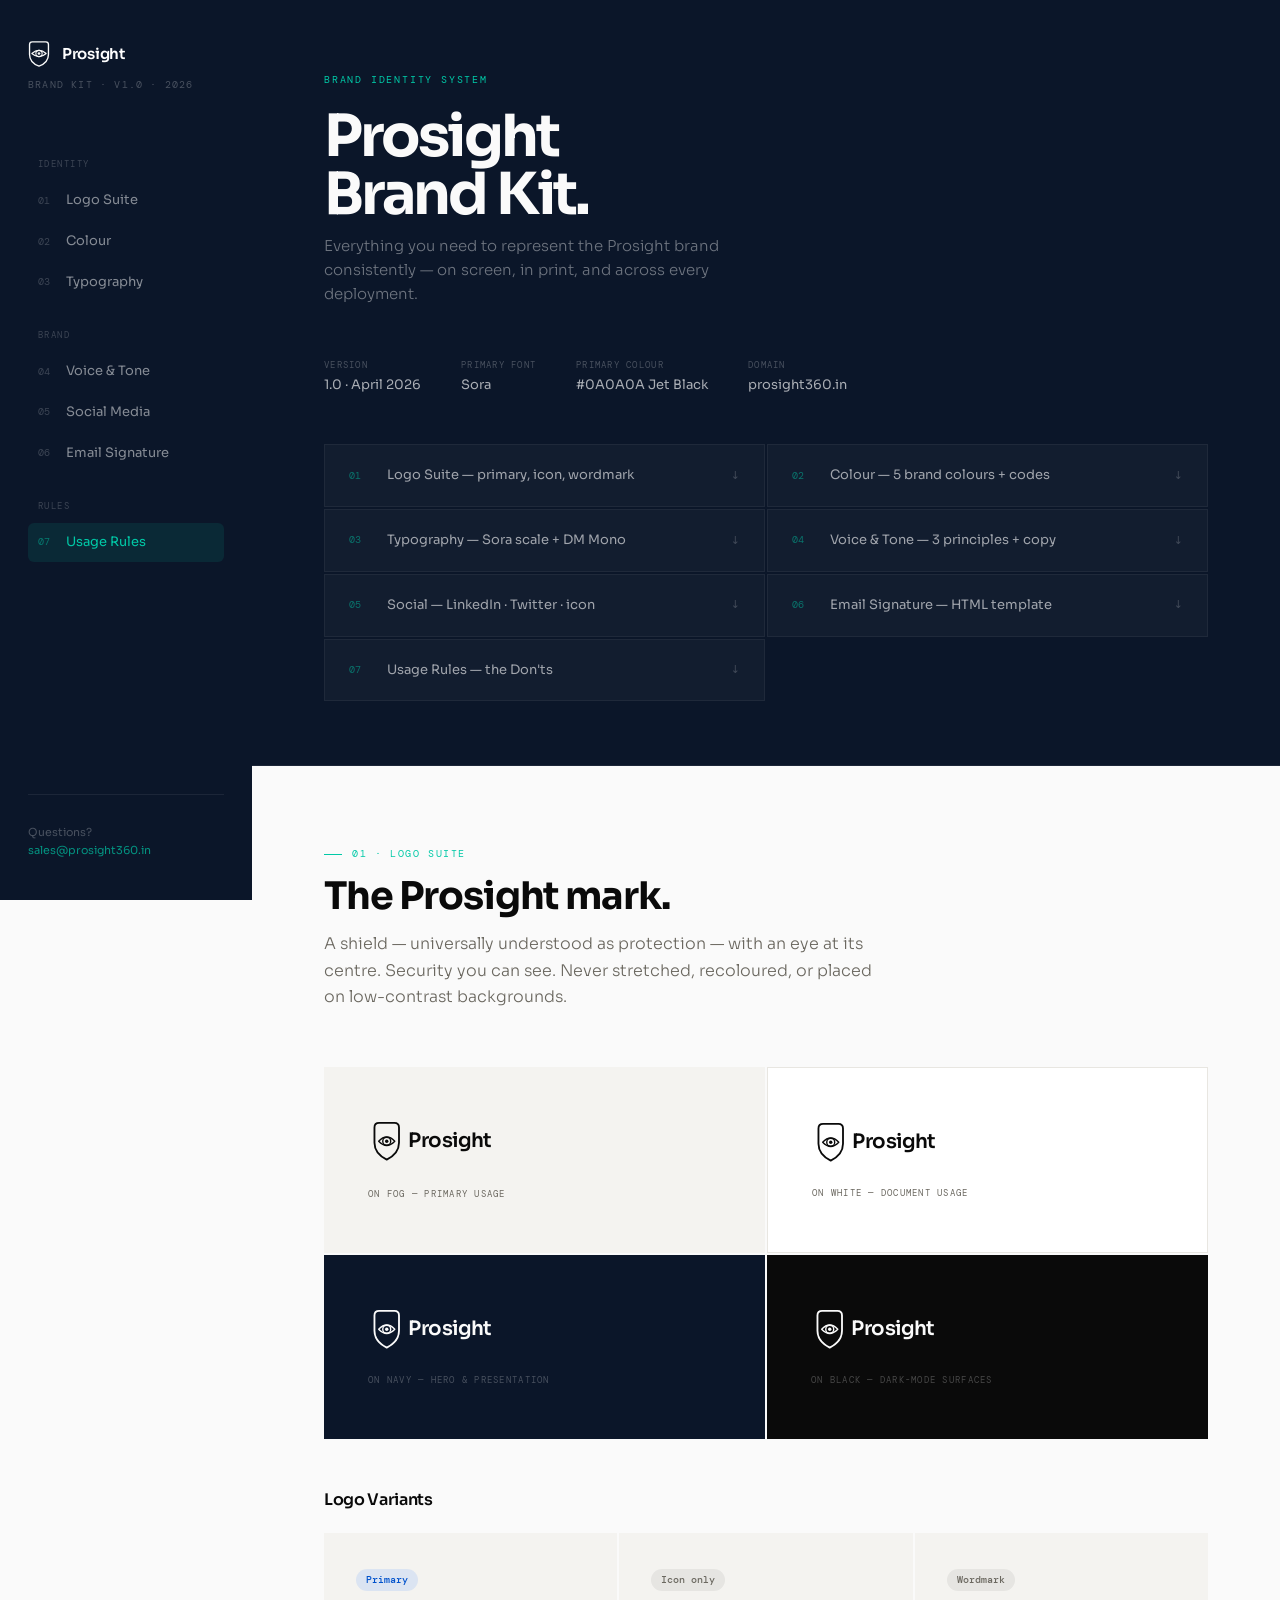
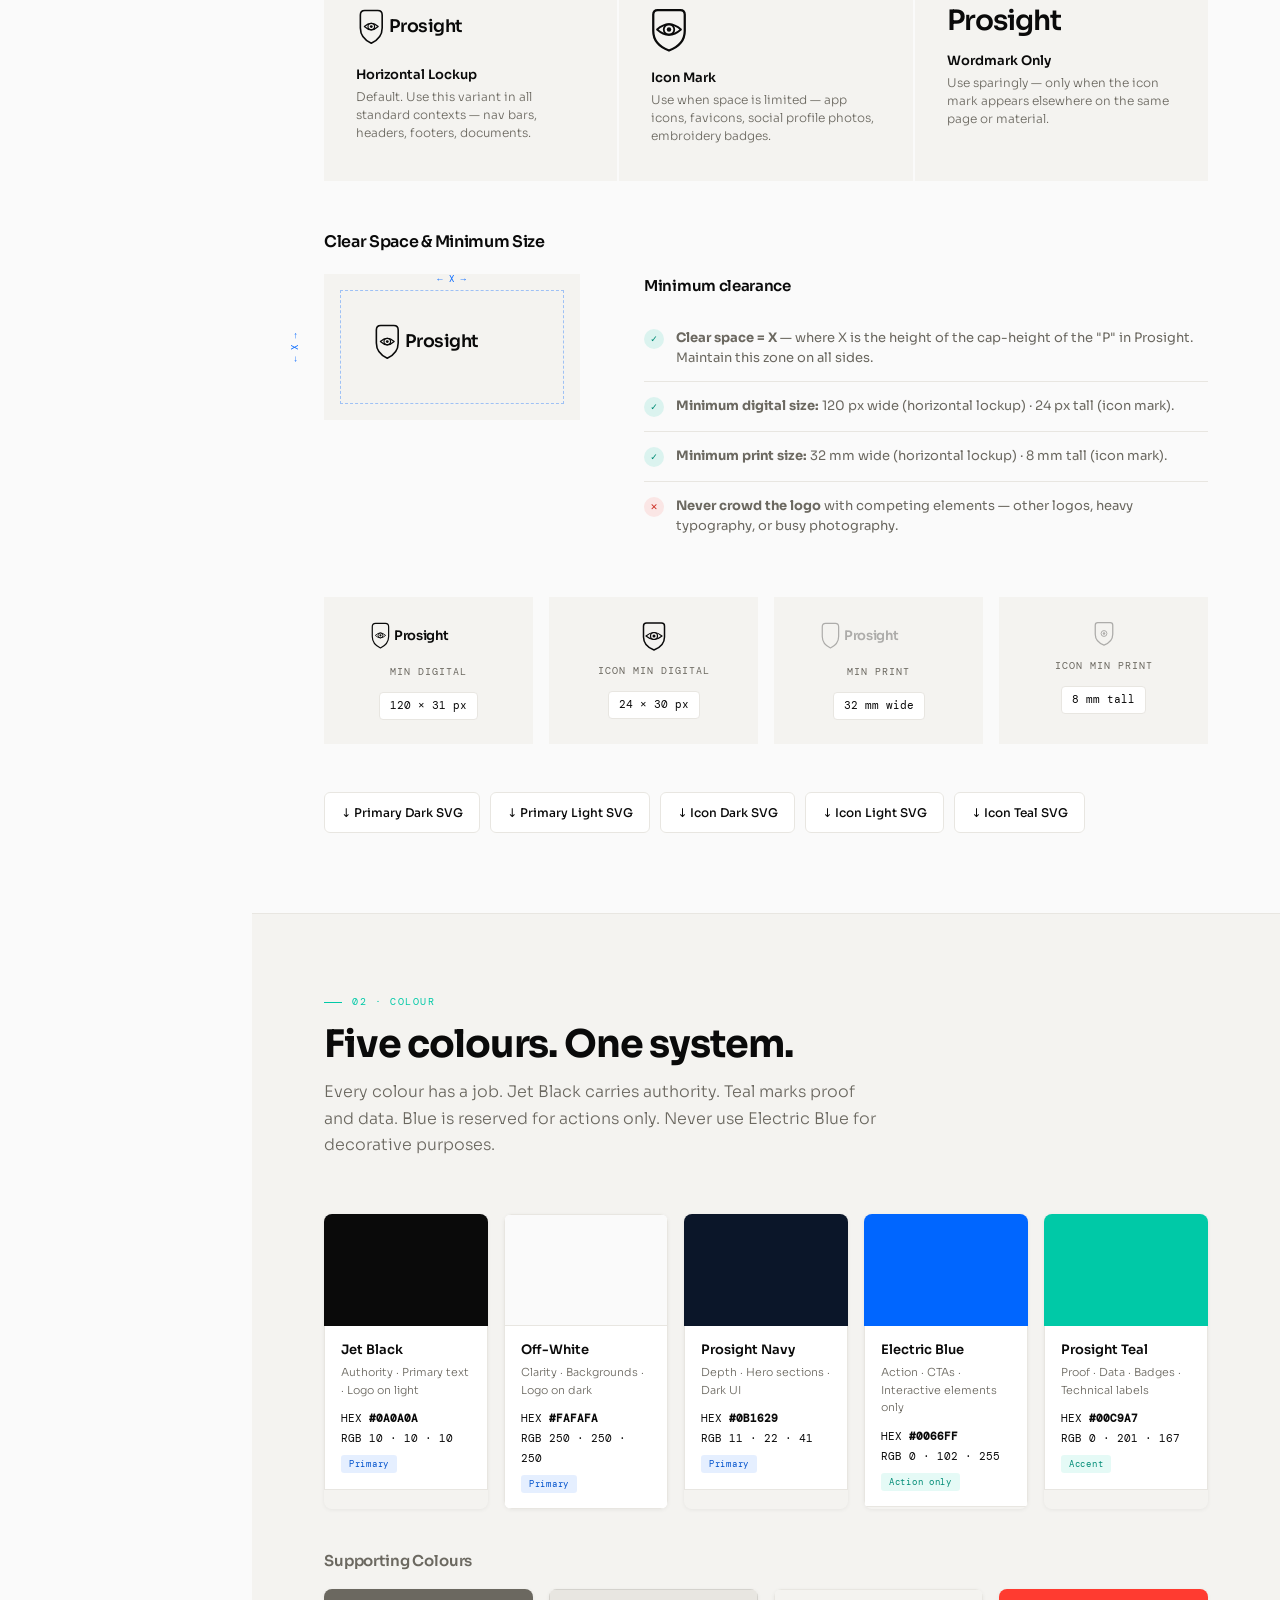
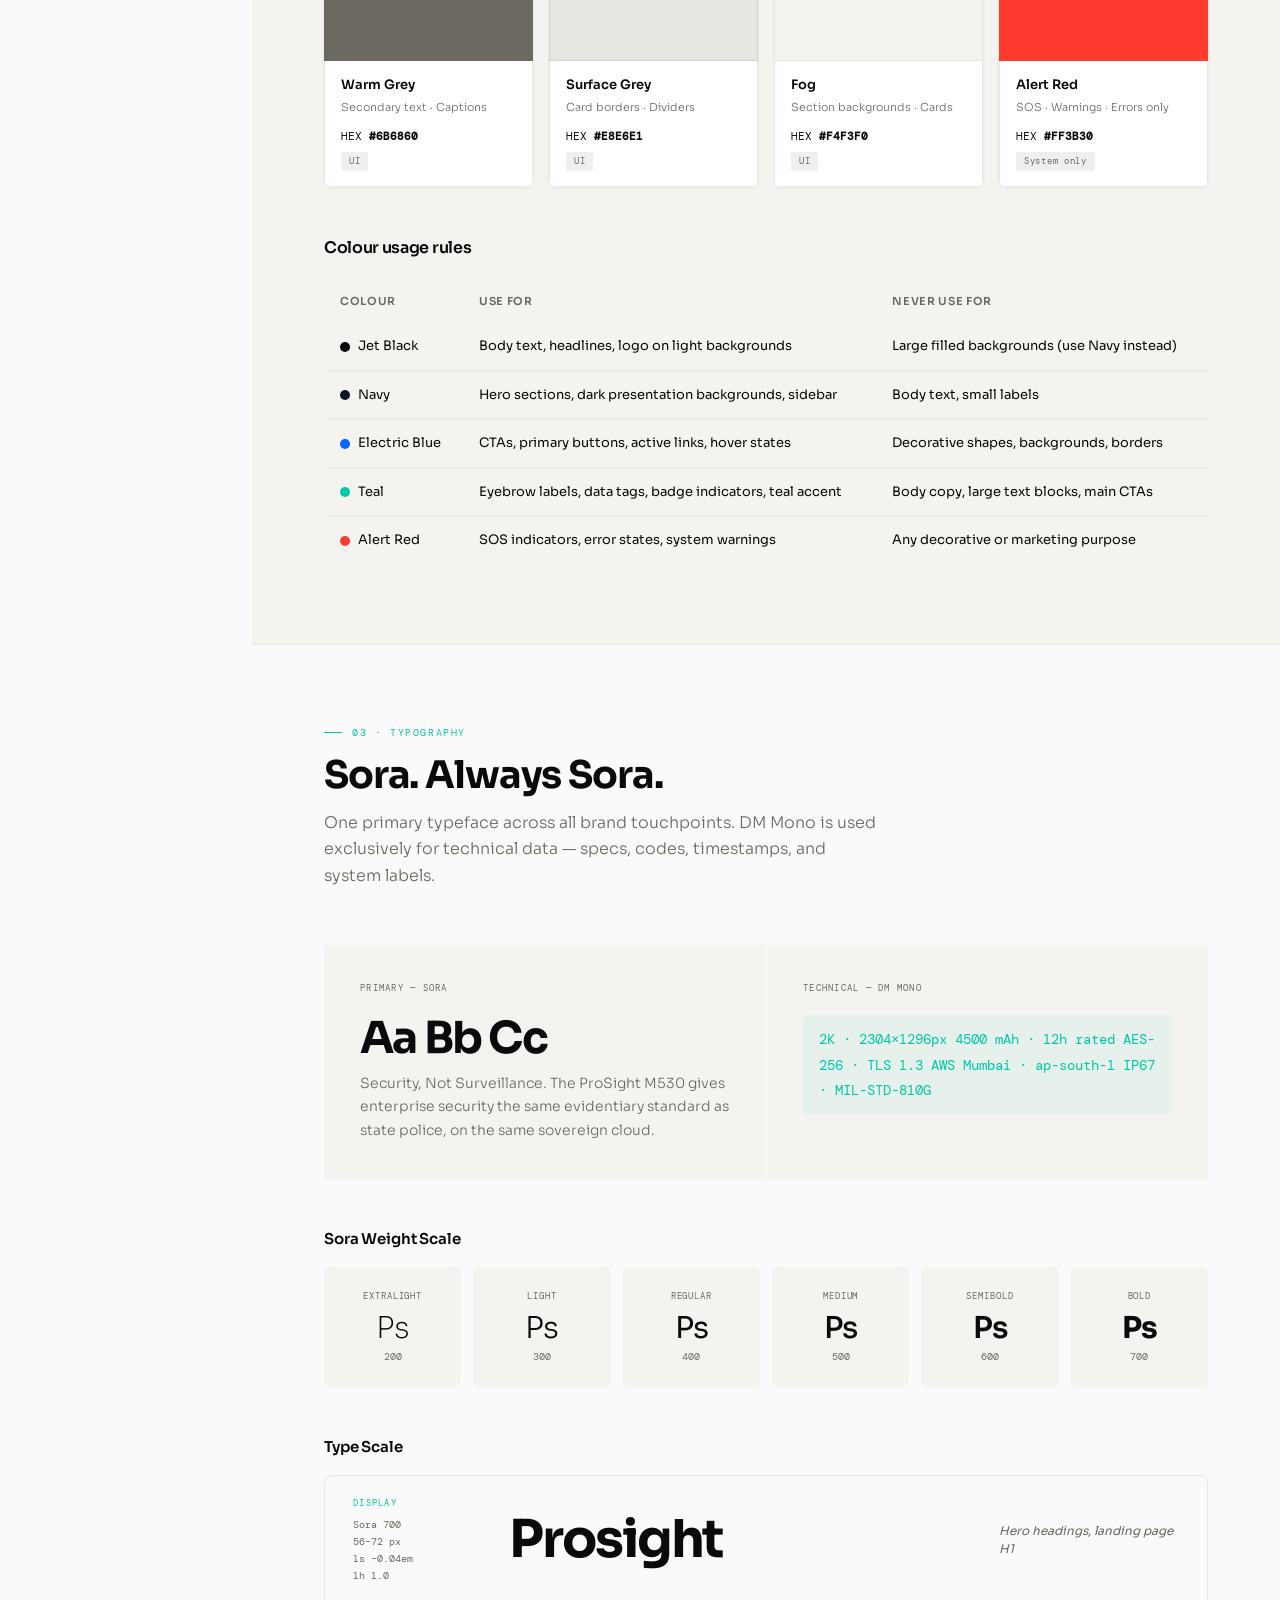
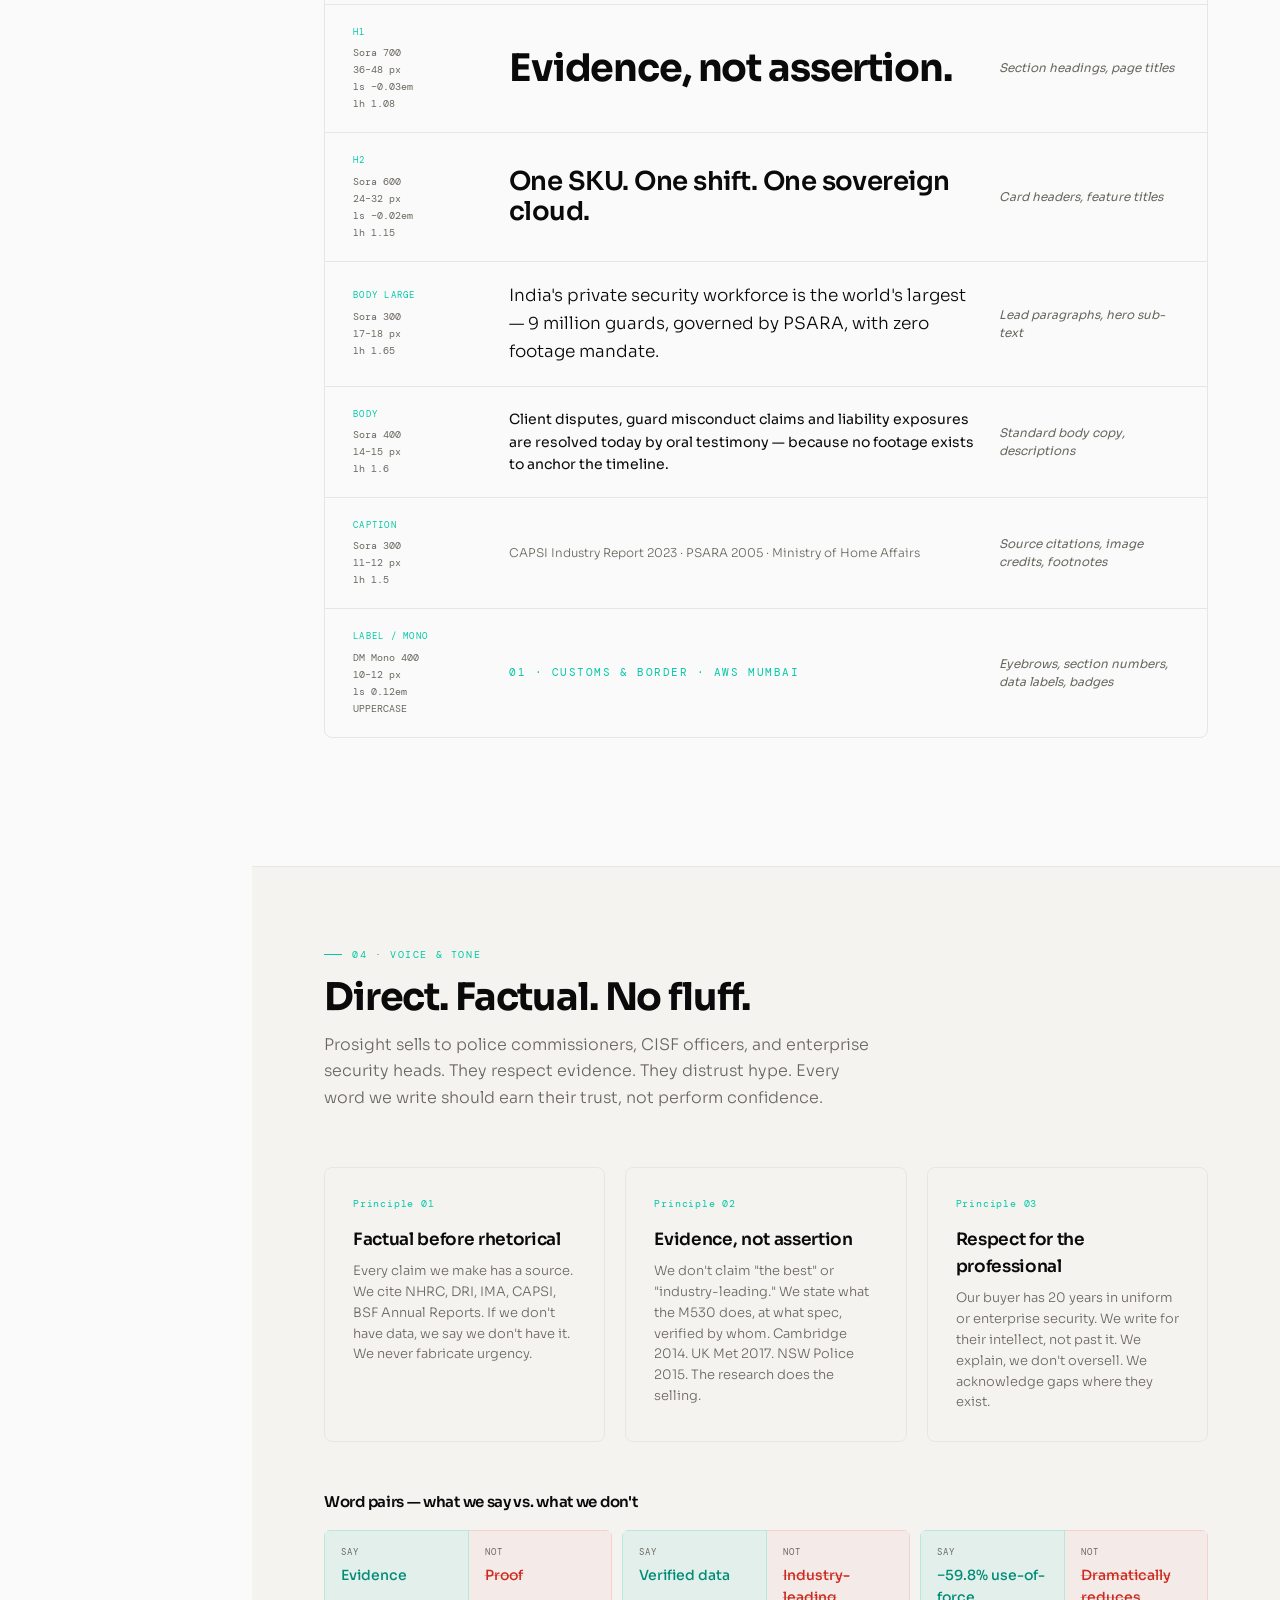
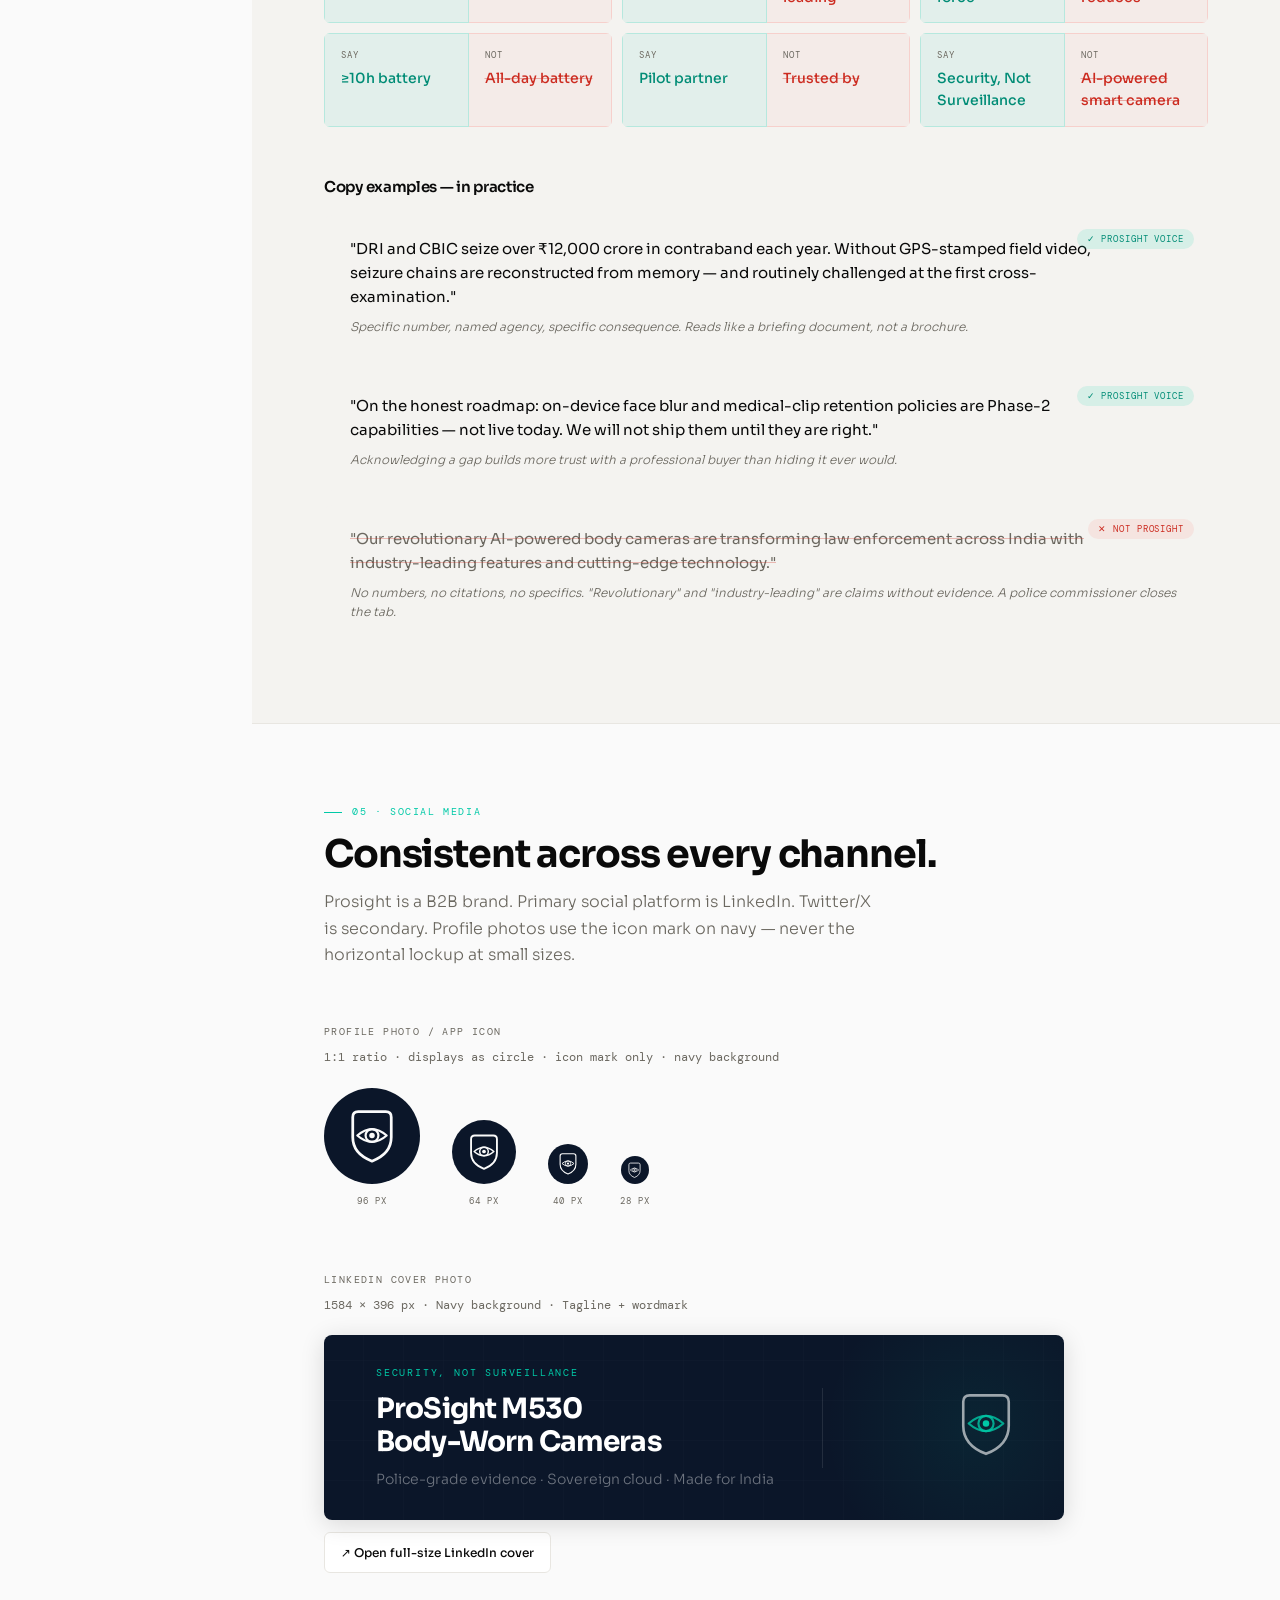
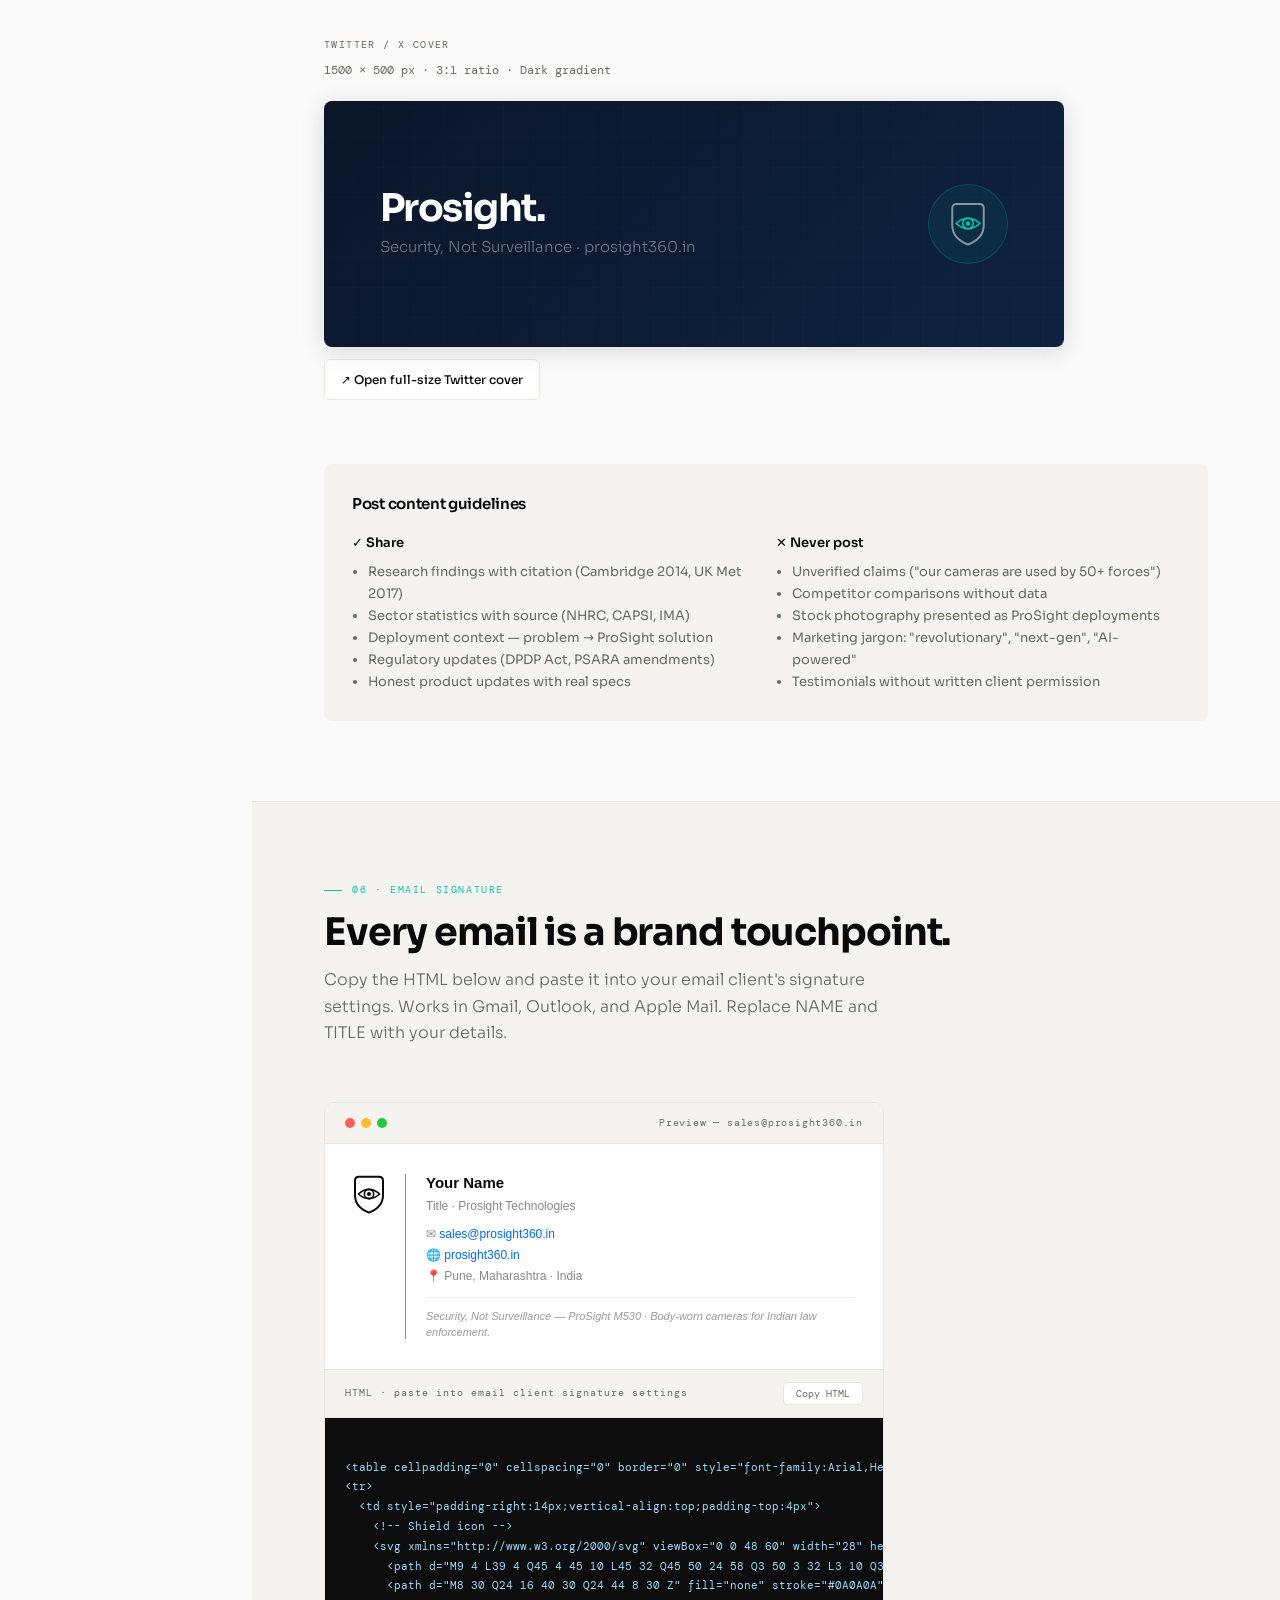
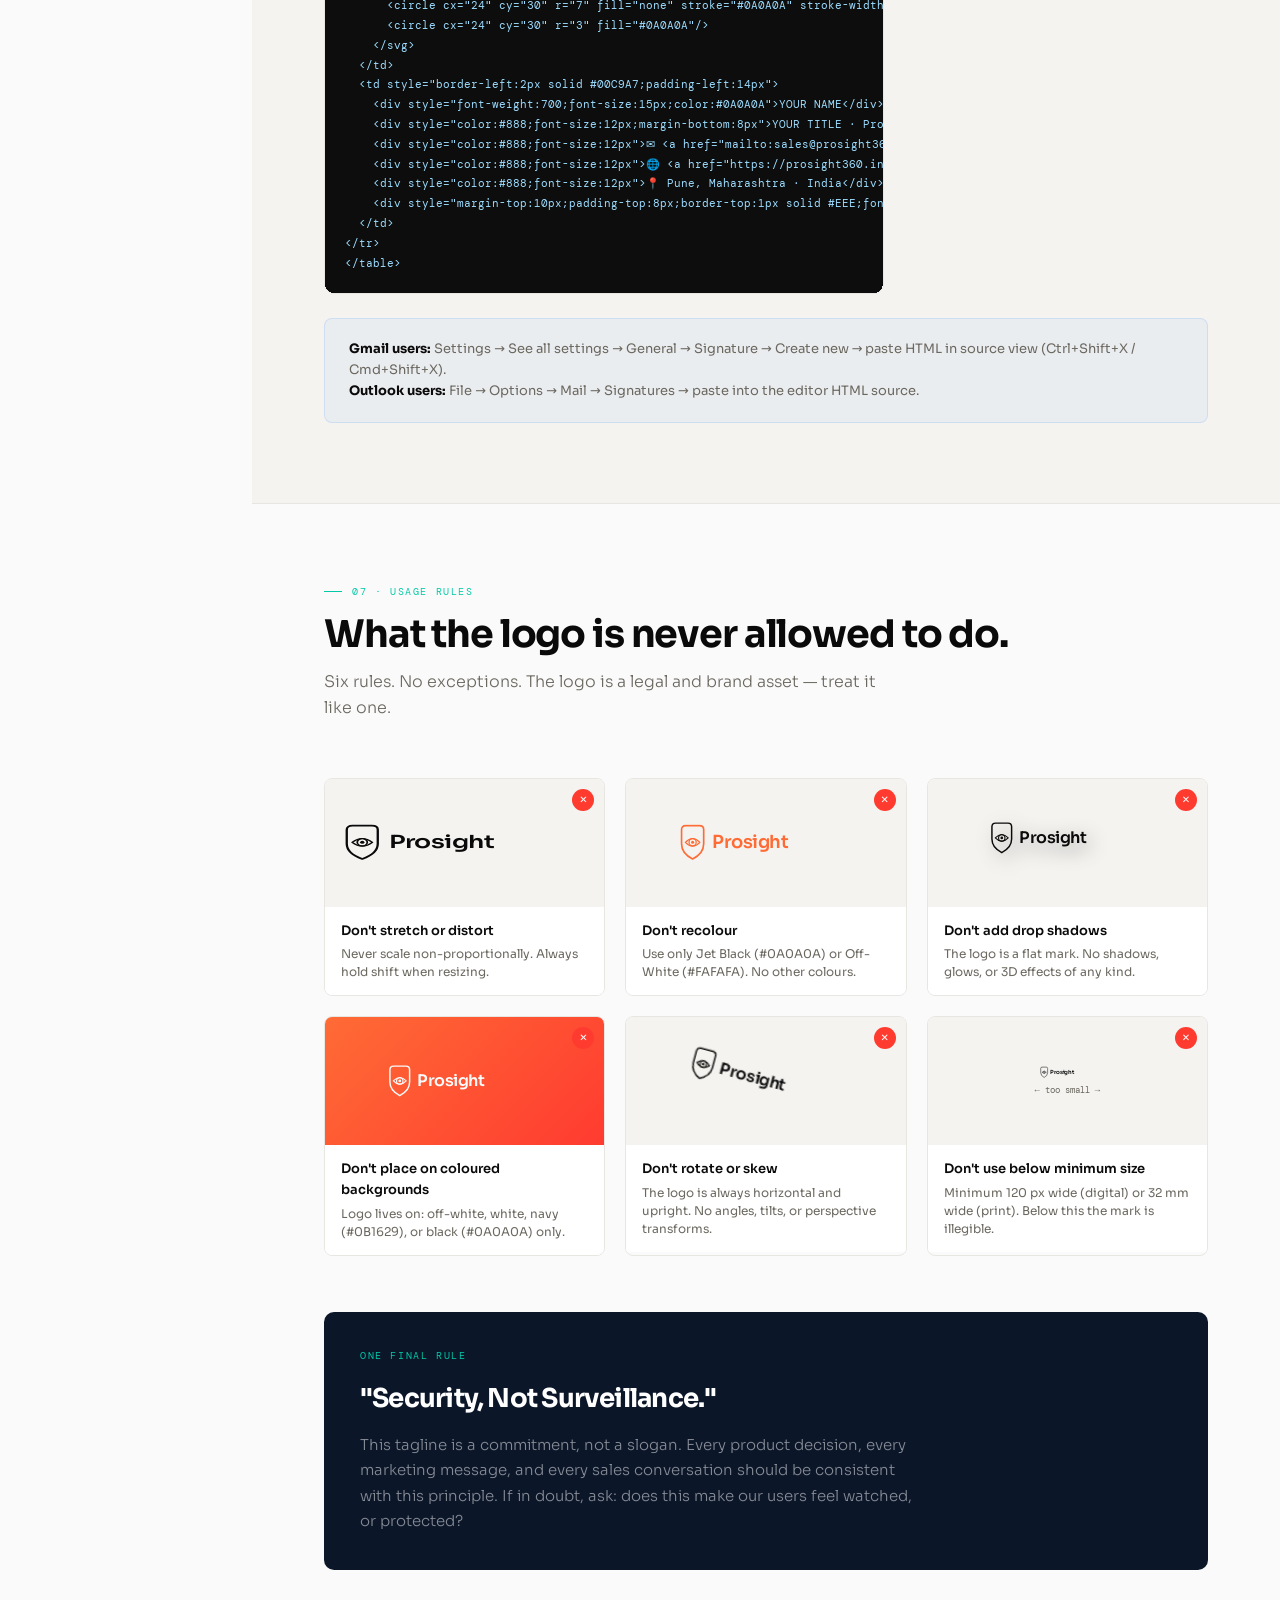
==== brand-kit/index.html @ 78553f66 "Site audit fixes + complete brand kit Audit fixes (index.html): - Fix broken CTAs: final section Boo" ====
<!DOCTYPE html>
<html lang="en">
<head>
<meta charset="UTF-8">
<meta name="viewport" content="width=device-width, initial-scale=1.0">
<title>Prosight Brand Kit · 2026</title>
<link rel="preconnect" href="https://fonts.googleapis.com">
<link rel="preconnect" href="https://fonts.gstatic.com" crossorigin>
<link href="https://fonts.googleapis.com/css2?family=Sora:wght@200;300;400;500;600;700&family=DM+Mono:wght@400;500&display=swap" rel="stylesheet">
<style>
*,*::before,*::after{box-sizing:border-box;margin:0;padding:0}
:root{
  --black:#0A0A0A;
  --white:#FAFAFA;
  --navy:#0B1629;
  --blue:#0066FF;
  --teal:#00C9A7;
  --grey-1:#6B6860;
  --grey-2:#E8E6E1;
  --grey-3:#F4F3F0;
  --red:#FF3B30;
  --f-main:'Sora',system-ui,sans-serif;
  --f-mono:'DM Mono','Courier New',monospace;
}
html{scroll-behavior:smooth}
body{font-family:var(--f-main);background:var(--white);color:var(--black);line-height:1.6}

/* ── Layout ── */
.layout{display:grid;grid-template-columns:252px 1fr;min-height:100vh}

/* ── Sidebar ── */
.sidebar{
  position:sticky;top:0;height:100vh;overflow-y:auto;
  background:var(--navy);padding:40px 28px;
  display:flex;flex-direction:column;
}
.sidebar__brand{display:flex;align-items:center;gap:12px;margin-bottom:10px}
.sidebar__brand-name{font-size:15px;font-weight:600;color:white;letter-spacing:-0.02em}
.sidebar__version{font-family:var(--f-mono);font-size:10px;letter-spacing:0.12em;text-transform:uppercase;color:rgba(255,255,255,0.25);margin-bottom:40px}
.sidebar__section-label{font-family:var(--f-mono);font-size:9px;letter-spacing:0.16em;text-transform:uppercase;color:rgba(255,255,255,0.2);margin-bottom:10px;margin-top:24px;padding-left:10px}
.nav__item{
  display:flex;align-items:center;gap:10px;padding:9px 10px;border-radius:6px;
  text-decoration:none;color:rgba(255,255,255,0.5);font-size:13px;font-weight:400;
  transition:all 0.15s;margin-bottom:2px;
}
.nav__item:hover{background:rgba(255,255,255,0.06);color:rgba(255,255,255,0.85)}
.nav__item.active,.nav__item:focus{background:rgba(0,201,167,0.1);color:var(--teal);outline:none}
.nav__num{font-family:var(--f-mono);font-size:10px;color:rgba(255,255,255,0.2);min-width:18px}
.nav__item.active .nav__num{color:rgba(0,201,167,0.5)}
.sidebar__footer{margin-top:auto;padding-top:28px;border-top:1px solid rgba(255,255,255,0.07)}
.sidebar__footer p{font-size:11px;color:rgba(255,255,255,0.25);line-height:1.7}
.sidebar__footer a{color:rgba(0,201,167,0.7);text-decoration:none}

/* ── Content ── */
.content{}
.section{padding:80px 72px;border-bottom:1px solid var(--grey-2)}
.section:last-child{border-bottom:none}
.section--dark{background:var(--navy);color:var(--white)}
.section--grey{background:var(--grey-3)}

/* ── Section header ── */
.sec-eyebrow{
  font-family:var(--f-mono);font-size:10px;letter-spacing:0.16em;
  text-transform:uppercase;color:var(--teal);margin-bottom:14px;
  display:flex;align-items:center;gap:10px
}
.sec-eyebrow::before{content:'';display:block;width:18px;height:1px;background:var(--teal)}
.sec-h{font-size:38px;font-weight:700;letter-spacing:-0.03em;line-height:1.08;margin-bottom:14px}
.sec-sub{font-size:16px;color:var(--grey-1);line-height:1.65;max-width:560px;margin-bottom:56px;font-weight:300}
.section--dark .sec-sub{color:rgba(255,255,255,0.45)}
.section--dark .sec-h{color:var(--white)}

/* ── HERO ── */
.hero{
  background:var(--navy);color:var(--white);
  padding:72px 72px 64px;
  border-bottom:1px solid rgba(255,255,255,0.07)
}
.hero__kicker{font-family:var(--f-mono);font-size:10px;letter-spacing:0.18em;text-transform:uppercase;color:var(--teal);margin-bottom:20px}
.hero__h{font-size:58px;font-weight:700;letter-spacing:-0.05em;line-height:1;margin-bottom:10px}
.hero__sub{font-size:15px;color:rgba(255,255,255,0.4);font-weight:300;margin-bottom:52px;max-width:480px}
.hero__meta{display:grid;grid-template-columns:repeat(4,auto);gap:40px;width:fit-content}
.hero__meta-label{font-family:var(--f-mono);font-size:9px;letter-spacing:0.14em;text-transform:uppercase;color:rgba(255,255,255,0.25);margin-bottom:3px}
.hero__meta-val{font-size:13px;color:rgba(255,255,255,0.65);font-weight:400}

/* ── Index of contents ── */
.toc{display:grid;grid-template-columns:1fr 1fr;gap:2px;margin-top:48px}
.toc__item{
  padding:20px 24px;background:rgba(255,255,255,0.03);
  display:flex;align-items:center;gap:14px;
  border:1px solid rgba(255,255,255,0.05);text-decoration:none;
  transition:background 0.15s;color:rgba(255,255,255,0.6);font-size:13px
}
.toc__item:hover{background:rgba(255,255,255,0.06);color:white}
.toc__num{font-family:var(--f-mono);font-size:10px;color:rgba(0,201,167,0.5);min-width:24px}
.toc__arrow{margin-left:auto;color:rgba(255,255,255,0.2);font-size:11px}

/* ── LOGO SECTION ── */
.logo-showcase{display:grid;grid-template-columns:1fr 1fr;gap:2px;margin-bottom:48px}
.logo-cell{
  padding:52px 44px;display:flex;flex-direction:column;
  align-items:flex-start;justify-content:space-between;min-height:160px
}
.logo-cell--fog{background:#F4F3F0}
.logo-cell--white{background:white;border:1px solid var(--grey-2)}
.logo-cell--navy{background:var(--navy)}
.logo-cell--black{background:#0A0A0A}
.logo-cell__label{font-family:var(--f-mono);font-size:9px;letter-spacing:0.14em;text-transform:uppercase;color:var(--grey-1);margin-top:20px}
.logo-cell--navy .logo-cell__label,.logo-cell--black .logo-cell__label{color:rgba(255,255,255,0.25)}

.logo-variants{display:grid;grid-template-columns:1fr 1fr 1fr;gap:2px;margin-bottom:48px}
.logo-var{padding:36px 32px;background:var(--grey-3);display:flex;flex-direction:column;gap:16px;align-items:flex-start}
.logo-var__h{font-weight:600;font-size:13px;margin-bottom:2px}
.logo-var__note{font-size:12px;color:var(--grey-1);line-height:1.5;font-weight:300}
.logo-var__badge{display:inline-block;padding:3px 10px;border-radius:100px;font-size:10px;font-weight:500;font-family:var(--f-mono)}
.logo-var__badge--primary{background:rgba(0,102,255,0.1);color:#0052CC}
.logo-var__badge--secondary{background:rgba(0,0,0,0.06);color:var(--grey-1)}

/* Clear space */
.clearspace-wrap{display:flex;gap:64px;align-items:flex-start;margin-bottom:48px;flex-wrap:wrap}
.clearspace-box{position:relative;padding:48px;background:var(--grey-3)}
.clearspace-inner{position:relative;z-index:1}
.clearspace-frame{
  position:absolute;top:16px;left:16px;right:16px;bottom:16px;
  border:1.5px dashed rgba(0,102,255,0.35)
}
.clearspace-arrow{position:absolute;font-family:var(--f-mono);font-size:9px;color:var(--blue);letter-spacing:0.08em}
.clearspace-arrow.top{top:0;left:50%;transform:translateX(-50%);text-align:center}
.clearspace-arrow.left{left:-44px;top:50%;transform:translateY(-50%) rotate(-90deg)}
.clearspace-rules{flex:1;min-width:260px}
.clearspace-rules h4{font-size:15px;font-weight:600;margin-bottom:16px;letter-spacing:-0.02em}
.rule-row{display:flex;gap:12px;padding:14px 0;border-bottom:1px solid var(--grey-2);align-items:flex-start}
.rule-row:last-child{border-bottom:none}
.rule-icon{width:20px;height:20px;border-radius:50%;display:flex;align-items:center;justify-content:center;font-size:9px;flex-shrink:0;margin-top:1px}
.rule-icon--green{background:rgba(0,201,167,0.12);color:#008C76}
.rule-icon--red{background:rgba(255,59,48,0.1);color:#CC2B20}
.rule-text{font-size:13px;color:var(--grey-1);line-height:1.5}

/* Min sizes */
.minsize-grid{display:grid;grid-template-columns:repeat(4,1fr);gap:16px;margin-bottom:48px}
.minsize-cell{padding:24px;background:var(--grey-3);display:flex;flex-direction:column;gap:12px;align-items:center;text-align:center}
.minsize-label{font-family:var(--f-mono);font-size:10px;color:var(--grey-1);letter-spacing:0.1em;text-transform:uppercase}
.minsize-spec{font-family:var(--f-mono);font-size:11px;color:var(--black);background:white;padding:4px 10px;border-radius:4px;border:1px solid var(--grey-2)}

/* Download strip */
.dl-strip{display:flex;gap:10px;flex-wrap:wrap;margin-top:32px}
.dl-btn{
  display:inline-flex;align-items:center;gap:7px;padding:10px 16px;
  border:1.5px solid var(--grey-2);border-radius:6px;font-size:12px;font-weight:500;
  color:var(--black);text-decoration:none;background:white;
  transition:all 0.15s;font-family:var(--f-main);cursor:pointer
}
.dl-btn:hover{border-color:var(--black);background:var(--black);color:white}

/* ── COLOR SECTION ── */
.color-primary-grid{display:grid;grid-template-columns:repeat(5,1fr);gap:16px;margin-bottom:40px}
.color-card{border-radius:8px;overflow:hidden;box-shadow:0 1px 4px rgba(0,0,0,0.06)}
.color-swatch{height:112px;cursor:pointer;transition:transform 0.1s;position:relative}
.color-swatch:hover{transform:scale(1.01)}
.color-swatch__copy{
  position:absolute;bottom:10px;right:10px;
  background:rgba(0,0,0,0.25);color:white;
  font-size:9px;font-family:var(--f-mono);letter-spacing:0.08em;
  padding:3px 8px;border-radius:3px;opacity:0;transition:opacity 0.2s
}
.color-swatch:hover .color-swatch__copy{opacity:1}
.color-info{padding:14px 16px;background:white;border:1px solid var(--grey-2);border-top:none}
.color-name{font-weight:600;font-size:13px;margin-bottom:3px}
.color-role{font-size:11px;color:var(--grey-1);margin-bottom:10px;font-weight:300}
.color-code{font-family:var(--f-mono);font-size:11px;color:var(--black);line-height:1.8}
.color-code span{display:block}
.color-tag{display:inline-block;padding:2px 8px;border-radius:3px;font-size:9px;font-family:var(--f-mono);letter-spacing:0.08em;margin-top:6px}
.ct-primary{background:rgba(0,102,255,0.1);color:#0052CC}
.ct-secondary{background:rgba(0,0,0,0.06);color:var(--grey-1)}
.ct-accent{background:rgba(0,201,167,0.1);color:#008C76}
.ct-neutral{background:rgba(107,104,96,0.1);color:var(--grey-1)}

.color-secondary-grid{display:grid;grid-template-columns:repeat(4,1fr);gap:16px}
.color-secondary-grid .color-swatch{height:72px}

.color-usage{margin-top:48px}
.color-usage h4{font-size:16px;font-weight:600;margin-bottom:20px;letter-spacing:-0.02em}
.usage-table{width:100%;border-collapse:collapse;font-size:13px}
.usage-table th{text-align:left;padding:12px 16px;background:var(--grey-3);font-weight:600;font-size:11px;letter-spacing:0.06em;text-transform:uppercase;color:var(--grey-1)}
.usage-table td{padding:14px 16px;border-bottom:1px solid var(--grey-2);line-height:1.5}
.usage-table tr:last-child td{border-bottom:none}
.color-dot{display:inline-block;width:10px;height:10px;border-radius:50%;margin-right:8px;vertical-align:middle}

/* ── TYPOGRAPHY SECTION ── */
.type-scale{border:1px solid var(--grey-2);border-radius:8px;overflow:hidden;margin-bottom:48px}
.type-row{display:grid;grid-template-columns:136px 1fr 180px;align-items:center;padding:20px 28px;border-bottom:1px solid var(--grey-2);gap:20px}
.type-row:last-child{border-bottom:none}
.type-meta__role{font-family:var(--f-mono);font-size:9px;letter-spacing:0.14em;text-transform:uppercase;color:var(--teal);margin-bottom:5px}
.type-meta__spec{font-size:10px;color:var(--grey-1);font-family:var(--f-mono);line-height:1.7}
.type-usage{font-size:12px;color:var(--grey-1);font-style:italic;line-height:1.5}

.weight-grid{display:grid;grid-template-columns:repeat(6,1fr);gap:12px;margin-bottom:48px}
.weight-cell{padding:22px 18px;background:var(--grey-3);border-radius:6px;text-align:center}
.weight-label{font-family:var(--f-mono);font-size:9px;letter-spacing:0.1em;text-transform:uppercase;color:var(--grey-1);margin-bottom:10px}
.weight-sample{font-size:30px;line-height:1;letter-spacing:-0.03em;margin-bottom:6px}
.weight-num{font-size:10px;color:var(--grey-1);font-family:var(--f-mono)}

.font-pair{display:grid;grid-template-columns:1fr 1fr;gap:2px;margin-bottom:48px}
.fp-block{padding:36px;background:var(--grey-3)}
.fp-block__label{font-family:var(--f-mono);font-size:9px;letter-spacing:0.14em;text-transform:uppercase;color:var(--grey-1);margin-bottom:20px}
.fp-large{font-size:44px;font-weight:700;letter-spacing:-0.04em;line-height:1.05;margin-bottom:10px}
.fp-body{font-size:14px;line-height:1.7;font-weight:300;color:var(--grey-1)}
.fp-mono{font-family:var(--f-mono);font-size:14px;color:var(--teal);background:rgba(0,201,167,0.06);padding:12px 16px;border-radius:4px;line-height:1.8;margin-top:12px}

/* ── VOICE SECTION ── */
.voice-pillars{display:grid;grid-template-columns:repeat(3,1fr);gap:20px;margin-bottom:48px}
.voice-pillar{padding:28px;border:1.5px solid var(--grey-2);border-radius:8px}
.voice-pillar__num{font-family:var(--f-mono);font-size:10px;color:var(--teal);margin-bottom:14px;letter-spacing:0.08em}
.voice-pillar__h{font-size:17px;font-weight:600;margin-bottom:8px;letter-spacing:-0.02em}
.voice-pillar__p{font-size:13px;color:var(--grey-1);line-height:1.6;font-weight:300}

.word-pairs{display:grid;grid-template-columns:repeat(3,1fr);gap:10px;margin-bottom:48px}
.word-pair{display:flex;border-radius:6px;overflow:hidden}
.word-do{padding:14px 16px;background:rgba(0,201,167,0.07);border:1px solid rgba(0,201,167,0.2);flex:1}
.word-dont{padding:14px 16px;background:rgba(255,59,48,0.04);border:1px solid rgba(255,59,48,0.15);flex:1;border-left:none}
.wp-label{font-size:9px;letter-spacing:0.12em;text-transform:uppercase;color:var(--grey-1);margin-bottom:4px;font-family:var(--f-mono)}
.wp-word{font-size:14px;font-weight:500}
.word-do .wp-word{color:#008C76}
.word-dont .wp-word{color:#CC2B20;text-decoration:line-through;text-decoration-color:rgba(204,43,32,0.35)}

.copy-examples{display:flex;flex-direction:column;gap:14px}
.copy-ex{padding:22px 26px;border-radius:8px;background:var(--grey-3);position:relative}
.copy-ex__badge{position:absolute;top:14px;right:14px;font-size:9px;letter-spacing:0.1em;text-transform:uppercase;padding:3px 10px;border-radius:100px;font-family:var(--f-mono)}
.copy-ex__badge.good{background:rgba(0,201,167,0.12);color:#008C76}
.copy-ex__badge.bad{background:rgba(255,59,48,0.08);color:#CC2B20}
.copy-ex__quote{font-size:15px;line-height:1.6;font-weight:400;padding-right:80px}
.copy-ex__quote.bad{color:var(--grey-1);text-decoration:line-through;text-decoration-color:rgba(204,43,32,0.3)}
.copy-ex__why{font-size:12px;color:var(--grey-1);margin-top:8px;font-weight:300;font-style:italic}

/* ── SOCIAL SECTION ── */
.social-block{margin-bottom:64px}
.social-block:last-child{margin-bottom:0}
.social-label{font-family:var(--f-mono);font-size:10px;letter-spacing:0.14em;text-transform:uppercase;color:var(--grey-1);margin-bottom:8px}
.social-spec{font-size:12px;color:var(--grey-1);margin-bottom:20px;font-family:var(--f-mono)}

/* LinkedIn cover mockup */
.li-cover-wrap{position:relative;max-width:740px;border-radius:8px;overflow:hidden;box-shadow:0 4px 24px rgba(0,0,0,0.14)}
.li-cover{
  width:100%;aspect-ratio:1584/396;
  background:var(--navy);
  display:flex;align-items:center;padding:0 52px;
  position:relative;overflow:hidden
}
.li-cover__grid{
  position:absolute;inset:0;opacity:0.03;
  background-image:repeating-linear-gradient(0deg,transparent,transparent 39px,white 40px),
                   repeating-linear-gradient(90deg,transparent,transparent 39px,white 40px)
}
.li-cover__accent{position:absolute;right:-60px;top:50%;transform:translateY(-50%);width:300px;height:300px;border-radius:50%;background:radial-gradient(circle,rgba(0,201,167,0.08) 0%,transparent 70%)}
.li-cover__left{position:relative;z-index:1}
.li-cover__kicker{font-family:var(--f-mono);font-size:10px;letter-spacing:0.18em;text-transform:uppercase;color:var(--teal);margin-bottom:12px}
.li-cover__headline{font-size:clamp(18px,3vw,28px);font-weight:700;color:white;letter-spacing:-0.03em;line-height:1.15;margin-bottom:10px}
.li-cover__sub{font-size:clamp(11px,1.4vw,14px);color:rgba(255,255,255,0.4);font-weight:300}
.li-cover__right{margin-left:auto;position:relative;z-index:1;flex-shrink:0}
.li-cover__divider{width:1px;height:80px;background:rgba(255,255,255,0.1);margin:0 48px;flex-shrink:0}

/* Profile icons grid */
.profile-grid{display:flex;gap:32px;align-items:flex-end;flex-wrap:wrap;margin-bottom:24px}
.profile-item{display:flex;flex-direction:column;align-items:center;gap:10px}
.profile-icon-wrap{border-radius:50%;overflow:hidden;display:flex;align-items:center;justify-content:center}
.profile-item__label{font-family:var(--f-mono);font-size:9px;letter-spacing:0.1em;color:var(--grey-1);text-transform:uppercase}

/* Twitter / X cover */
.tw-cover{
  width:100%;aspect-ratio:3/1;max-width:740px;
  background:linear-gradient(135deg,var(--navy) 0%,#0D2240 100%);
  display:flex;align-items:center;justify-content:space-between;
  padding:0 56px;border-radius:8px;overflow:hidden;
  position:relative;box-shadow:0 4px 24px rgba(0,0,0,0.14)
}
.tw-cover__grid{position:absolute;inset:0;opacity:0.025;background-image:repeating-linear-gradient(0deg,transparent,transparent 29px,white 30px),repeating-linear-gradient(90deg,transparent,transparent 29px,white 30px)}
.tw-cover__left{position:relative;z-index:1}
.tw-cover__headline{font-size:clamp(20px,4vw,38px);font-weight:700;letter-spacing:-0.04em;color:white;line-height:1;margin-bottom:8px}
.tw-cover__sub{font-size:clamp(11px,1.5vw,15px);color:rgba(255,255,255,0.4);font-weight:300}
.tw-cover__right{position:relative;z-index:1;flex-shrink:0}
.tw-cover__dot{width:80px;height:80px;border-radius:50%;background:rgba(0,201,167,0.08);border:1.5px solid rgba(0,201,167,0.2);display:flex;align-items:center;justify-content:center}

/* ── EMAIL SIGNATURE SECTION ── */
.sig-wrap{background:white;border:1px solid var(--grey-2);border-radius:10px;overflow:hidden;max-width:560px}
.sig-header{padding:12px 20px;background:var(--grey-3);border-bottom:1px solid var(--grey-2);display:flex;align-items:center;gap:8px}
.sig-header__dot{width:10px;height:10px;border-radius:50%}
.sig-header__dots{display:flex;gap:6px}
.sig-header__label{font-family:var(--f-mono);font-size:10px;color:var(--grey-1);letter-spacing:0.08em;margin-left:auto}
.sig-preview{padding:28px 28px}
.sig{font-family:'Arial',Helvetica,sans-serif;font-size:13px;line-height:1.5;color:#333}
.sig__top{display:flex;gap:16px;align-items:flex-start}
.sig__mark{flex-shrink:0;margin-top:2px}
.sig__divider-v{width:1px;background:#00C9A7;align-self:stretch;margin:2px 4px;flex-shrink:0}
.sig__info{}
.sig__name{font-weight:700;font-size:15px;color:#0A0A0A;margin-bottom:2px}
.sig__title{color:#888;font-size:12px;margin-bottom:10px}
.sig__contacts{display:flex;flex-direction:column;gap:3px}
.sig__c{font-size:12px;color:#888}
.sig__c a{color:#0066FF;text-decoration:none}
.sig__tagline{margin-top:12px;padding-top:10px;border-top:1px solid #EEE;font-size:11px;color:#999;font-style:italic}

.sig-code-wrap{border-top:1px solid var(--grey-2)}
.sig-code-header{padding:12px 20px;background:var(--grey-3);border-bottom:1px solid var(--grey-2);display:flex;align-items:center;justify-content:space-between}
.sig-code-header span{font-family:var(--f-mono);font-size:10px;color:var(--grey-1);letter-spacing:0.1em}
.copy-code-btn{font-family:var(--f-mono);font-size:10px;padding:4px 12px;border:1px solid var(--grey-2);border-radius:4px;background:white;cursor:pointer;color:var(--grey-1);transition:all 0.15s}
.copy-code-btn:hover{background:var(--black);color:white;border-color:var(--black)}
.sig-code{padding:20px;background:#0D0D0D;font-family:var(--f-mono);font-size:11px;line-height:1.8;color:#9CDCFE;overflow-x:auto;white-space:pre}
.sig-code .c-tag{color:#4EC9B0}
.sig-code .c-attr{color:#9CDCFE}
.sig-code .c-val{color:#CE9178}
.sig-code .c-txt{color:#D4D4D4}

/* ── DONTS SECTION ── */
.donts-grid{display:grid;grid-template-columns:repeat(3,1fr);gap:20px}
.dont-card{border-radius:8px;overflow:hidden;border:1px solid var(--grey-2)}
.dont-visual{height:128px;display:flex;align-items:center;justify-content:center;background:var(--grey-3);position:relative}
.dont-visual::after{
  content:'✕';position:absolute;top:10px;right:10px;
  width:22px;height:22px;background:#FF3B30;border-radius:50%;
  color:white;font-size:10px;display:flex;align-items:center;justify-content:center;
  font-weight:700;line-height:22px;text-align:center
}
.dont-body{padding:14px 16px;background:white}
.dont-h{font-size:13px;font-weight:600;margin-bottom:4px}
.dont-p{font-size:12px;color:var(--grey-1);line-height:1.5}

/* Stretched logo */
.logo-stretched{transform:scaleX(1.5);transform-origin:left}
/* Recolored logo */
.logo-recolored path,.logo-recolored circle{stroke:#FF6B35!important;fill:none!important}
.logo-recolored circle:last-child{fill:#FF6B35!important;stroke:none!important}
/* Rotated logo */
.logo-rotated{transform:rotate(15deg)}
/* Outline on color */
.logo-on-color-bg{background:linear-gradient(135deg,#FF6B35,#FF3B30);padding:24px;width:100%;height:100%;display:flex;align-items:center;justify-content:center}
/* Shadow */
.logo-shadow{filter:drop-shadow(4px 4px 8px rgba(0,0,0,0.5))}
/* Too small */
.logo-tiny{transform:scale(0.3);transform-origin:left center}

/* ── Utilities ── */
.divider{height:1px;background:var(--grey-2);margin:48px 0}
.tag{display:inline-block;padding:4px 12px;border-radius:100px;font-size:10px;font-weight:500;font-family:var(--f-mono);letter-spacing:0.06em}
.tag--teal{background:rgba(0,201,167,0.1);color:#008C76}
.tag--blue{background:rgba(0,102,255,0.1);color:#0052CC}
.tag--grey{background:rgba(0,0,0,0.06);color:var(--grey-1)}

.copied-toast{
  position:fixed;bottom:32px;right:32px;
  background:var(--black);color:white;padding:12px 20px;border-radius:8px;
  font-size:13px;font-family:var(--f-mono);
  transform:translateY(80px);opacity:0;transition:all 0.25s;pointer-events:none;
  z-index:999
}
.copied-toast.show{transform:translateY(0);opacity:1}

@media (max-width:900px){
  .layout{grid-template-columns:1fr}
  .sidebar{position:static;height:auto;flex-direction:row;flex-wrap:wrap;gap:8px;padding:20px}
  .sidebar__footer,.sidebar__version,.sidebar__section-label{display:none}
  .section{padding:48px 24px}
  .hero{padding:48px 24px}
  .color-primary-grid{grid-template-columns:repeat(3,1fr)}
  .weight-grid{grid-template-columns:repeat(3,1fr)}
  .donts-grid{grid-template-columns:repeat(2,1fr)}
}
</style>
</head>
<body>

<div class="layout">

<!-- ══ SIDEBAR ══ -->
<aside class="sidebar">
  <div class="sidebar__brand">
    <svg xmlns="http://www.w3.org/2000/svg" viewBox="0 0 48 60" width="22" height="27">
      <path d="M9 4 L39 4 Q45 4 45 10 L45 32 Q45 50 24 58 Q3 50 3 32 L3 10 Q3 4 9 4 Z" fill="none" stroke="#FAFAFA" stroke-width="3" stroke-linejoin="round"/>
      <path d="M8 30 Q24 16 40 30 Q24 44 8 30 Z" fill="none" stroke="#FAFAFA" stroke-width="2.4" stroke-linejoin="round"/>
      <circle cx="24" cy="30" r="7" fill="none" stroke="#FAFAFA" stroke-width="2.4"/>
      <circle cx="24" cy="30" r="3" fill="#FAFAFA"/>
    </svg>
    <span class="sidebar__brand-name">Prosight</span>
  </div>
  <div class="sidebar__version">Brand Kit · v1.0 · 2026</div>

  <div class="sidebar__section-label">Identity</div>
  <a href="#logo" class="nav__item active"><span class="nav__num">01</span>Logo Suite</a>
  <a href="#colour" class="nav__item"><span class="nav__num">02</span>Colour</a>
  <a href="#typography" class="nav__item"><span class="nav__num">03</span>Typography</a>

  <div class="sidebar__section-label">Brand</div>
  <a href="#voice" class="nav__item"><span class="nav__num">04</span>Voice &amp; Tone</a>
  <a href="#social" class="nav__item"><span class="nav__num">05</span>Social Media</a>
  <a href="#email" class="nav__item"><span class="nav__num">06</span>Email Signature</a>

  <div class="sidebar__section-label">Rules</div>
  <a href="#donts" class="nav__item"><span class="nav__num">07</span>Usage Rules</a>

  <div class="sidebar__footer">
    <p>Questions?<br><a href="mailto:sales@prosight360.in">sales@prosight360.in</a></p>
  </div>
</aside>

<!-- ══ CONTENT ══ -->
<main class="content">

  <!-- HERO -->
  <div class="hero">
    <div class="hero__kicker">Brand Identity System</div>
    <div class="hero__h">Prosight<br>Brand Kit.</div>
    <div class="hero__sub">Everything you need to represent the Prosight brand consistently — on screen, in print, and across every deployment.</div>
    <div class="hero__meta">
      <div>
        <div class="hero__meta-label">Version</div>
        <div class="hero__meta-val">1.0 · April 2026</div>
      </div>
      <div>
        <div class="hero__meta-label">Primary font</div>
        <div class="hero__meta-val">Sora</div>
      </div>
      <div>
        <div class="hero__meta-label">Primary colour</div>
        <div class="hero__meta-val">#0A0A0A Jet Black</div>
      </div>
      <div>
        <div class="hero__meta-label">Domain</div>
        <div class="hero__meta-val">prosight360.in</div>
      </div>
    </div>

    <div class="toc">
      <a href="#logo" class="toc__item"><span class="toc__num">01</span>Logo Suite — primary, icon, wordmark<span class="toc__arrow">↓</span></a>
      <a href="#colour" class="toc__item"><span class="toc__num">02</span>Colour — 5 brand colours + codes<span class="toc__arrow">↓</span></a>
      <a href="#typography" class="toc__item"><span class="toc__num">03</span>Typography — Sora scale + DM Mono<span class="toc__arrow">↓</span></a>
      <a href="#voice" class="toc__item"><span class="toc__num">04</span>Voice &amp; Tone — 3 principles + copy<span class="toc__arrow">↓</span></a>
      <a href="#social" class="toc__item"><span class="toc__num">05</span>Social — LinkedIn · Twitter · icon<span class="toc__arrow">↓</span></a>
      <a href="#email" class="toc__item"><span class="toc__num">06</span>Email Signature — HTML template<span class="toc__arrow">↓</span></a>
      <a href="#donts" class="toc__item"><span class="toc__num">07</span>Usage Rules — the Don'ts<span class="toc__arrow">↓</span></a>
    </div>
  </div>

  <!-- ══ 01 LOGO ══ -->
  <section class="section" id="logo">
    <div class="sec-eyebrow">01 · Logo Suite</div>
    <div class="sec-h">The Prosight mark.</div>
    <div class="sec-sub">A shield — universally understood as protection — with an eye at its centre. Security you can see. Never stretched, recoloured, or placed on low-contrast backgrounds.</div>

    <!-- Primary logo on all backgrounds -->
    <div class="logo-showcase">
      <div class="logo-cell logo-cell--fog">
        <svg xmlns="http://www.w3.org/2000/svg" viewBox="0 0 260 60" width="200" height="46">
          <path d="M14 5 L34 5 Q40 5 40 11 L40 31 Q40 45 24 53 Q8 45 8 31 L8 11 Q8 5 14 5 Z" fill="none" stroke="#0A0A0A" stroke-width="2.4" stroke-linejoin="round"/>
          <path d="M13.5 29 Q24 18 34.5 29 Q24 40 13.5 29 Z" fill="none" stroke="#0A0A0A" stroke-width="1.8" stroke-linejoin="round"/>
          <circle cx="24" cy="29" r="5.2" fill="none" stroke="#0A0A0A" stroke-width="1.8"/>
          <circle cx="24" cy="29" r="2.2" fill="#0A0A0A"/>
          <text x="52" y="37" font-family="'Sora', system-ui, sans-serif" font-weight="600" font-size="26" letter-spacing="-0.7" fill="#0A0A0A">Prosight</text>
        </svg>
        <div class="logo-cell__label">On fog — primary usage</div>
      </div>
      <div class="logo-cell logo-cell--white">
        <svg xmlns="http://www.w3.org/2000/svg" viewBox="0 0 260 60" width="200" height="46">
          <path d="M14 5 L34 5 Q40 5 40 11 L40 31 Q40 45 24 53 Q8 45 8 31 L8 11 Q8 5 14 5 Z" fill="none" stroke="#0A0A0A" stroke-width="2.4" stroke-linejoin="round"/>
          <path d="M13.5 29 Q24 18 34.5 29 Q24 40 13.5 29 Z" fill="none" stroke="#0A0A0A" stroke-width="1.8" stroke-linejoin="round"/>
          <circle cx="24" cy="29" r="5.2" fill="none" stroke="#0A0A0A" stroke-width="1.8"/>
          <circle cx="24" cy="29" r="2.2" fill="#0A0A0A"/>
          <text x="52" y="37" font-family="'Sora', system-ui, sans-serif" font-weight="600" font-size="26" letter-spacing="-0.7" fill="#0A0A0A">Prosight</text>
        </svg>
        <div class="logo-cell__label">On white — document usage</div>
      </div>
      <div class="logo-cell logo-cell--navy">
        <svg xmlns="http://www.w3.org/2000/svg" viewBox="0 0 260 60" width="200" height="46">
          <path d="M14 5 L34 5 Q40 5 40 11 L40 31 Q40 45 24 53 Q8 45 8 31 L8 11 Q8 5 14 5 Z" fill="none" stroke="#FAFAFA" stroke-width="2.4" stroke-linejoin="round"/>
          <path d="M13.5 29 Q24 18 34.5 29 Q24 40 13.5 29 Z" fill="none" stroke="#FAFAFA" stroke-width="1.8" stroke-linejoin="round"/>
          <circle cx="24" cy="29" r="5.2" fill="none" stroke="#FAFAFA" stroke-width="1.8"/>
          <circle cx="24" cy="29" r="2.2" fill="#FAFAFA"/>
          <text x="52" y="37" font-family="'Sora', system-ui, sans-serif" font-weight="600" font-size="26" letter-spacing="-0.7" fill="#FAFAFA">Prosight</text>
        </svg>
        <div class="logo-cell__label">On navy — hero &amp; presentation</div>
      </div>
      <div class="logo-cell logo-cell--black">
        <svg xmlns="http://www.w3.org/2000/svg" viewBox="0 0 260 60" width="200" height="46">
          <path d="M14 5 L34 5 Q40 5 40 11 L40 31 Q40 45 24 53 Q8 45 8 31 L8 11 Q8 5 14 5 Z" fill="none" stroke="#FAFAFA" stroke-width="2.4" stroke-linejoin="round"/>
          <path d="M13.5 29 Q24 18 34.5 29 Q24 40 13.5 29 Z" fill="none" stroke="#FAFAFA" stroke-width="1.8" stroke-linejoin="round"/>
          <circle cx="24" cy="29" r="5.2" fill="none" stroke="#FAFAFA" stroke-width="1.8"/>
          <circle cx="24" cy="29" r="2.2" fill="#FAFAFA"/>
          <text x="52" y="37" font-family="'Sora', system-ui, sans-serif" font-weight="600" font-size="26" letter-spacing="-0.7" fill="#FAFAFA">Prosight</text>
        </svg>
        <div class="logo-cell__label">On black — dark-mode surfaces</div>
      </div>
    </div>

    <!-- Variants -->
    <h3 style="font-size:16px;font-weight:600;letter-spacing:-0.02em;margin-bottom:20px">Logo Variants</h3>
    <div class="logo-variants">
      <div class="logo-var">
        <span class="logo-var__badge logo-var__badge--primary">Primary</span>
        <svg xmlns="http://www.w3.org/2000/svg" viewBox="0 0 220 56" width="160" height="42">
          <path d="M12 4 L30 4 Q36 4 36 10 L36 28 Q36 42 21 49 Q6 42 6 28 L6 10 Q6 4 12 4 Z" fill="none" stroke="#0A0A0A" stroke-width="2.2" stroke-linejoin="round"/>
          <path d="M11.5 26 Q21 17 30.5 26 Q21 35 11.5 26 Z" fill="none" stroke="#0A0A0A" stroke-width="1.6" stroke-linejoin="round"/>
          <circle cx="21" cy="26" r="4.5" fill="none" stroke="#0A0A0A" stroke-width="1.6"/>
          <circle cx="21" cy="26" r="1.9" fill="#0A0A0A"/>
          <text x="46" y="34" font-family="'Sora', system-ui, sans-serif" font-weight="600" font-size="24" letter-spacing="-0.6" fill="#0A0A0A">Prosight</text>
        </svg>
        <div>
          <div class="logo-var__h">Horizontal Lockup</div>
          <div class="logo-var__note">Default. Use this variant in all standard contexts — nav bars, headers, footers, documents.</div>
        </div>
      </div>
      <div class="logo-var">
        <span class="logo-var__badge logo-var__badge--secondary">Icon only</span>
        <svg xmlns="http://www.w3.org/2000/svg" viewBox="0 0 48 60" width="36" height="45">
          <path d="M9 4 L39 4 Q45 4 45 10 L45 32 Q45 50 24 58 Q3 50 3 32 L3 10 Q3 4 9 4 Z" fill="none" stroke="#0A0A0A" stroke-width="3" stroke-linejoin="round"/>
          <path d="M8 30 Q24 16 40 30 Q24 44 8 30 Z" fill="none" stroke="#0A0A0A" stroke-width="2.4" stroke-linejoin="round"/>
          <circle cx="24" cy="30" r="7" fill="none" stroke="#0A0A0A" stroke-width="2.4"/>
          <circle cx="24" cy="30" r="3" fill="#0A0A0A"/>
        </svg>
        <div>
          <div class="logo-var__h">Icon Mark</div>
          <div class="logo-var__note">Use when space is limited — app icons, favicons, social profile photos, embroidery badges.</div>
        </div>
      </div>
      <div class="logo-var">
        <span class="logo-var__badge logo-var__badge--secondary">Wordmark</span>
        <text style="font-family:'Sora',system-ui,sans-serif;font-weight:600;font-size:28px;letter-spacing:-1px;color:#0A0A0A;display:block;line-height:1">Prosight</text>
        <div>
          <div class="logo-var__h">Wordmark Only</div>
          <div class="logo-var__note">Use sparingly — only when the icon mark appears elsewhere on the same page or material.</div>
        </div>
      </div>
    </div>

    <!-- Clear space -->
    <h3 style="font-size:16px;font-weight:600;letter-spacing:-0.02em;margin-bottom:20px">Clear Space &amp; Minimum Size</h3>
    <div class="clearspace-wrap">
      <div class="clearspace-box">
        <div class="clearspace-frame"></div>
        <div class="clearspace-inner">
          <svg xmlns="http://www.w3.org/2000/svg" viewBox="0 0 220 56" width="160" height="42">
            <path d="M12 4 L30 4 Q36 4 36 10 L36 28 Q36 42 21 49 Q6 42 6 28 L6 10 Q6 4 12 4 Z" fill="none" stroke="#0A0A0A" stroke-width="2.2" stroke-linejoin="round"/>
            <path d="M11.5 26 Q21 17 30.5 26 Q21 35 11.5 26 Z" fill="none" stroke="#0A0A0A" stroke-width="1.6" stroke-linejoin="round"/>
            <circle cx="21" cy="26" r="4.5" fill="none" stroke="#0A0A0A" stroke-width="1.6"/>
            <circle cx="21" cy="26" r="1.9" fill="#0A0A0A"/>
            <text x="46" y="34" font-family="'Sora', system-ui, sans-serif" font-weight="600" font-size="24" letter-spacing="-0.6" fill="#0A0A0A">Prosight</text>
          </svg>
        </div>
        <div class="clearspace-arrow top" style="top:-2px;left:50%;transform:translateX(-50%)">← X →</div>
        <div class="clearspace-arrow left">← X →</div>
      </div>
      <div class="clearspace-rules">
        <h4>Minimum clearance</h4>
        <div class="rule-row">
          <div class="rule-icon rule-icon--green">✓</div>
          <div class="rule-text"><strong>Clear space = X</strong> — where X is the height of the cap-height of the "P" in Prosight. Maintain this zone on all sides.</div>
        </div>
        <div class="rule-row">
          <div class="rule-icon rule-icon--green">✓</div>
          <div class="rule-text"><strong>Minimum digital size:</strong> 120 px wide (horizontal lockup) · 24 px tall (icon mark).</div>
        </div>
        <div class="rule-row">
          <div class="rule-icon rule-icon--green">✓</div>
          <div class="rule-text"><strong>Minimum print size:</strong> 32 mm wide (horizontal lockup) · 8 mm tall (icon mark).</div>
        </div>
        <div class="rule-row">
          <div class="rule-icon rule-icon--red">✕</div>
          <div class="rule-text"><strong>Never crowd the logo</strong> with competing elements — other logos, heavy typography, or busy photography.</div>
        </div>
      </div>
    </div>

    <!-- Min sizes visual -->
    <div class="minsize-grid">
      <div class="minsize-cell">
        <svg xmlns="http://www.w3.org/2000/svg" viewBox="0 0 220 56" width="120" height="31">
          <path d="M12 4 L30 4 Q36 4 36 10 L36 28 Q36 42 21 49 Q6 42 6 28 L6 10 Q6 4 12 4 Z" fill="none" stroke="#0A0A0A" stroke-width="2.2" stroke-linejoin="round"/>
          <path d="M11.5 26 Q21 17 30.5 26 Q21 35 11.5 26 Z" fill="none" stroke="#0A0A0A" stroke-width="1.6" stroke-linejoin="round"/>
          <circle cx="21" cy="26" r="4.5" fill="none" stroke="#0A0A0A" stroke-width="1.6"/>
          <circle cx="21" cy="26" r="1.9" fill="#0A0A0A"/>
          <text x="46" y="34" font-family="'Sora', system-ui, sans-serif" font-weight="600" font-size="24" letter-spacing="-0.6" fill="#0A0A0A">Prosight</text>
        </svg>
        <div class="minsize-label">Min digital</div>
        <div class="minsize-spec">120 × 31 px</div>
      </div>
      <div class="minsize-cell">
        <svg xmlns="http://www.w3.org/2000/svg" viewBox="0 0 48 60" width="24" height="30">
          <path d="M9 4 L39 4 Q45 4 45 10 L45 32 Q45 50 24 58 Q3 50 3 32 L3 10 Q3 4 9 4 Z" fill="none" stroke="#0A0A0A" stroke-width="3" stroke-linejoin="round"/>
          <path d="M8 30 Q24 16 40 30 Q24 44 8 30 Z" fill="none" stroke="#0A0A0A" stroke-width="2.4" stroke-linejoin="round"/>
          <circle cx="24" cy="30" r="7" fill="none" stroke="#0A0A0A" stroke-width="2.4"/>
          <circle cx="24" cy="30" r="3" fill="#0A0A0A"/>
        </svg>
        <div class="minsize-label">Icon min digital</div>
        <div class="minsize-spec">24 × 30 px</div>
      </div>
      <div class="minsize-cell">
        <svg xmlns="http://www.w3.org/2000/svg" viewBox="0 0 220 56" width="120" height="31" style="opacity:0.3">
          <path d="M12 4 L30 4 Q36 4 36 10 L36 28 Q36 42 21 49 Q6 42 6 28 L6 10 Q6 4 12 4 Z" fill="none" stroke="#0A0A0A" stroke-width="2.2" stroke-linejoin="round"/>
          <text x="46" y="34" font-family="'Sora', system-ui, sans-serif" font-weight="600" font-size="24" letter-spacing="-0.6" fill="#0A0A0A">Prosight</text>
        </svg>
        <div class="minsize-label">Min print</div>
        <div class="minsize-spec">32 mm wide</div>
      </div>
      <div class="minsize-cell">
        <svg xmlns="http://www.w3.org/2000/svg" viewBox="0 0 48 60" width="20" height="25" style="opacity:0.3">
          <path d="M9 4 L39 4 Q45 4 45 10 L45 32 Q45 50 24 58 Q3 50 3 32 L3 10 Q3 4 9 4 Z" fill="none" stroke="#0A0A0A" stroke-width="3" stroke-linejoin="round"/>
          <circle cx="24" cy="30" r="7" fill="none" stroke="#0A0A0A" stroke-width="2.4"/>
          <circle cx="24" cy="30" r="3" fill="#0A0A0A"/>
        </svg>
        <div class="minsize-label">Icon min print</div>
        <div class="minsize-spec">8 mm tall</div>
      </div>
    </div>

    <div class="dl-strip">
      <a class="dl-btn" href="logos/prosight-primary-dark.svg" download>↓ Primary Dark SVG</a>
      <a class="dl-btn" href="logos/prosight-primary-light.svg" download>↓ Primary Light SVG</a>
      <a class="dl-btn" href="logos/prosight-icon-dark.svg" download>↓ Icon Dark SVG</a>
      <a class="dl-btn" href="logos/prosight-icon-light.svg" download>↓ Icon Light SVG</a>
      <a class="dl-btn" href="logos/prosight-icon-teal.svg" download>↓ Icon Teal SVG</a>
    </div>
  </section>

  <!-- ══ 02 COLOUR ══ -->
  <section class="section section--grey" id="colour">
    <div class="sec-eyebrow">02 · Colour</div>
    <div class="sec-h">Five colours. One system.</div>
    <div class="sec-sub">Every colour has a job. Jet Black carries authority. Teal marks proof and data. Blue is reserved for actions only. Never use Electric Blue for decorative purposes.</div>

    <div class="color-primary-grid">
      <div class="color-card">
        <div class="color-swatch" style="background:#0A0A0A" onclick="copyColor('#0A0A0A')">
          <span class="color-swatch__copy">Click to copy</span>
        </div>
        <div class="color-info">
          <div class="color-name">Jet Black</div>
          <div class="color-role">Authority · Primary text · Logo on light</div>
          <div class="color-code">
            <span>HEX <strong>#0A0A0A</strong></span>
            <span>RGB 10 · 10 · 10</span>
          </div>
          <span class="color-tag ct-primary">Primary</span>
        </div>
      </div>
      <div class="color-card">
        <div class="color-swatch" style="background:#FAFAFA;border:1px solid #E8E6E1" onclick="copyColor('#FAFAFA')">
          <span class="color-swatch__copy" style="background:rgba(0,0,0,0.12);color:#333">Click to copy</span>
        </div>
        <div class="color-info">
          <div class="color-name">Off-White</div>
          <div class="color-role">Clarity · Backgrounds · Logo on dark</div>
          <div class="color-code">
            <span>HEX <strong>#FAFAFA</strong></span>
            <span>RGB 250 · 250 · 250</span>
          </div>
          <span class="color-tag ct-primary">Primary</span>
        </div>
      </div>
      <div class="color-card">
        <div class="color-swatch" style="background:#0B1629" onclick="copyColor('#0B1629')">
          <span class="color-swatch__copy">Click to copy</span>
        </div>
        <div class="color-info">
          <div class="color-name">Prosight Navy</div>
          <div class="color-role">Depth · Hero sections · Dark UI</div>
          <div class="color-code">
            <span>HEX <strong>#0B1629</strong></span>
            <span>RGB 11 · 22 · 41</span>
          </div>
          <span class="color-tag ct-primary">Primary</span>
        </div>
      </div>
      <div class="color-card">
        <div class="color-swatch" style="background:#0066FF" onclick="copyColor('#0066FF')">
          <span class="color-swatch__copy">Click to copy</span>
        </div>
        <div class="color-info">
          <div class="color-name">Electric Blue</div>
          <div class="color-role">Action · CTAs · Interactive elements only</div>
          <div class="color-code">
            <span>HEX <strong>#0066FF</strong></span>
            <span>RGB 0 · 102 · 255</span>
          </div>
          <span class="color-tag ct-accent">Action only</span>
        </div>
      </div>
      <div class="color-card">
        <div class="color-swatch" style="background:#00C9A7" onclick="copyColor('#00C9A7')">
          <span class="color-swatch__copy">Click to copy</span>
        </div>
        <div class="color-info">
          <div class="color-name">Prosight Teal</div>
          <div class="color-role">Proof · Data · Badges · Technical labels</div>
          <div class="color-code">
            <span>HEX <strong>#00C9A7</strong></span>
            <span>RGB 0 · 201 · 167</span>
          </div>
          <span class="color-tag ct-accent">Accent</span>
        </div>
      </div>
    </div>

    <h3 style="font-size:15px;font-weight:600;letter-spacing:-0.01em;margin-bottom:16px;color:var(--grey-1)">Supporting Colours</h3>
    <div class="color-secondary-grid">
      <div class="color-card">
        <div class="color-swatch" style="background:#6B6860" onclick="copyColor('#6B6860')"><span class="color-swatch__copy">Click to copy</span></div>
        <div class="color-info">
          <div class="color-name">Warm Grey</div>
          <div class="color-role">Secondary text · Captions</div>
          <div class="color-code"><span>HEX <strong>#6B6860</strong></span></div>
          <span class="color-tag ct-neutral">UI</span>
        </div>
      </div>
      <div class="color-card">
        <div class="color-swatch" style="background:#E8E6E1;border:1px solid #D4D2CD" onclick="copyColor('#E8E6E1')"><span class="color-swatch__copy" style="background:rgba(0,0,0,0.1);color:#333">Click to copy</span></div>
        <div class="color-info">
          <div class="color-name">Surface Grey</div>
          <div class="color-role">Card borders · Dividers</div>
          <div class="color-code"><span>HEX <strong>#E8E6E1</strong></span></div>
          <span class="color-tag ct-neutral">UI</span>
        </div>
      </div>
      <div class="color-card">
        <div class="color-swatch" style="background:#F4F3F0;border:1px solid #E8E6E1" onclick="copyColor('#F4F3F0')"><span class="color-swatch__copy" style="background:rgba(0,0,0,0.08);color:#333">Click to copy</span></div>
        <div class="color-info">
          <div class="color-name">Fog</div>
          <div class="color-role">Section backgrounds · Cards</div>
          <div class="color-code"><span>HEX <strong>#F4F3F0</strong></span></div>
          <span class="color-tag ct-neutral">UI</span>
        </div>
      </div>
      <div class="color-card">
        <div class="color-swatch" style="background:#FF3B30" onclick="copyColor('#FF3B30')"><span class="color-swatch__copy">Click to copy</span></div>
        <div class="color-info">
          <div class="color-name">Alert Red</div>
          <div class="color-role">SOS · Warnings · Errors only</div>
          <div class="color-code"><span>HEX <strong>#FF3B30</strong></span></div>
          <span class="color-tag ct-neutral">System only</span>
        </div>
      </div>
    </div>

    <div class="color-usage">
      <h4>Colour usage rules</h4>
      <table class="usage-table">
        <thead>
          <tr>
            <th>Colour</th>
            <th>Use for</th>
            <th>Never use for</th>
          </tr>
        </thead>
        <tbody>
          <tr>
            <td><span class="color-dot" style="background:#0A0A0A"></span>Jet Black</td>
            <td>Body text, headlines, logo on light backgrounds</td>
            <td>Large filled backgrounds (use Navy instead)</td>
          </tr>
          <tr>
            <td><span class="color-dot" style="background:#0B1629"></span>Navy</td>
            <td>Hero sections, dark presentation backgrounds, sidebar</td>
            <td>Body text, small labels</td>
          </tr>
          <tr>
            <td><span class="color-dot" style="background:#0066FF"></span>Electric Blue</td>
            <td>CTAs, primary buttons, active links, hover states</td>
            <td>Decorative shapes, backgrounds, borders</td>
          </tr>
          <tr>
            <td><span class="color-dot" style="background:#00C9A7"></span>Teal</td>
            <td>Eyebrow labels, data tags, badge indicators, teal accent</td>
            <td>Body copy, large text blocks, main CTAs</td>
          </tr>
          <tr>
            <td><span class="color-dot" style="background:#FF3B30"></span>Alert Red</td>
            <td>SOS indicators, error states, system warnings</td>
            <td>Any decorative or marketing purpose</td>
          </tr>
        </tbody>
      </table>
    </div>
  </section>

  <!-- ══ 03 TYPOGRAPHY ══ -->
  <section class="section" id="typography">
    <div class="sec-eyebrow">03 · Typography</div>
    <div class="sec-h">Sora. Always Sora.</div>
    <div class="sec-sub">One primary typeface across all brand touchpoints. DM Mono is used exclusively for technical data — specs, codes, timestamps, and system labels.</div>

    <!-- Font pairing -->
    <div class="font-pair">
      <div class="fp-block">
        <div class="fp-block__label">Primary — Sora</div>
        <div class="fp-large">Aa Bb Cc</div>
        <div class="fp-body">Security, Not Surveillance. The ProSight M530 gives enterprise security the same evidentiary standard as state police, on the same sovereign cloud.</div>
      </div>
      <div class="fp-block">
        <div class="fp-block__label">Technical — DM Mono</div>
        <div class="fp-mono">2K · 2304×1296px
4500 mAh · 12h rated
AES-256 · TLS 1.3
AWS Mumbai · ap-south-1
IP67 · MIL-STD-810G</div>
      </div>
    </div>

    <!-- Weight grid -->
    <h3 style="font-size:15px;font-weight:600;letter-spacing:-0.01em;margin-bottom:16px">Sora Weight Scale</h3>
    <div class="weight-grid">
      <div class="weight-cell"><div class="weight-label">ExtraLight</div><div class="weight-sample" style="font-weight:200">Ps</div><div class="weight-num">200</div></div>
      <div class="weight-cell"><div class="weight-label">Light</div><div class="weight-sample" style="font-weight:300">Ps</div><div class="weight-num">300</div></div>
      <div class="weight-cell"><div class="weight-label">Regular</div><div class="weight-sample" style="font-weight:400">Ps</div><div class="weight-num">400</div></div>
      <div class="weight-cell"><div class="weight-label">Medium</div><div class="weight-sample" style="font-weight:500">Ps</div><div class="weight-num">500</div></div>
      <div class="weight-cell"><div class="weight-label">SemiBold</div><div class="weight-sample" style="font-weight:600">Ps</div><div class="weight-num">600</div></div>
      <div class="weight-cell"><div class="weight-label">Bold</div><div class="weight-sample" style="font-weight:700">Ps</div><div class="weight-num">700</div></div>
    </div>

    <!-- Type scale -->
    <h3 style="font-size:15px;font-weight:600;letter-spacing:-0.01em;margin-bottom:16px">Type Scale</h3>
    <div class="type-scale">
      <div class="type-row">
        <div class="type-meta">
          <div class="type-meta__role">Display</div>
          <div class="type-meta__spec">Sora 700<br>56–72 px<br>ls −0.04em<br>lh 1.0</div>
        </div>
        <div class="type-specimen" style="font-size:52px;font-weight:700;letter-spacing:-0.04em;line-height:1">Prosight</div>
        <div class="type-usage">Hero headings, landing page H1</div>
      </div>
      <div class="type-row">
        <div class="type-meta">
          <div class="type-meta__role">H1</div>
          <div class="type-meta__spec">Sora 700<br>36–48 px<br>ls −0.03em<br>lh 1.08</div>
        </div>
        <div class="type-specimen" style="font-size:38px;font-weight:700;letter-spacing:-0.03em;line-height:1.08">Evidence, not assertion.</div>
        <div class="type-usage">Section headings, page titles</div>
      </div>
      <div class="type-row">
        <div class="type-meta">
          <div class="type-meta__role">H2</div>
          <div class="type-meta__spec">Sora 600<br>24–32 px<br>ls −0.02em<br>lh 1.15</div>
        </div>
        <div class="type-specimen" style="font-size:26px;font-weight:600;letter-spacing:-0.02em;line-height:1.15">One SKU. One shift. One sovereign cloud.</div>
        <div class="type-usage">Card headers, feature titles</div>
      </div>
      <div class="type-row">
        <div class="type-meta">
          <div class="type-meta__role">Body Large</div>
          <div class="type-meta__spec">Sora 300<br>17–18 px<br>lh 1.65</div>
        </div>
        <div class="type-specimen" style="font-size:17px;font-weight:300;line-height:1.65;max-width:480px">India's private security workforce is the world's largest — 9 million guards, governed by PSARA, with zero footage mandate.</div>
        <div class="type-usage">Lead paragraphs, hero sub-text</div>
      </div>
      <div class="type-row">
        <div class="type-meta">
          <div class="type-meta__role">Body</div>
          <div class="type-meta__spec">Sora 400<br>14–15 px<br>lh 1.6</div>
        </div>
        <div class="type-specimen" style="font-size:14px;font-weight:400;line-height:1.6;max-width:480px">Client disputes, guard misconduct claims and liability exposures are resolved today by oral testimony — because no footage exists to anchor the timeline.</div>
        <div class="type-usage">Standard body copy, descriptions</div>
      </div>
      <div class="type-row">
        <div class="type-meta">
          <div class="type-meta__role">Caption</div>
          <div class="type-meta__spec">Sora 300<br>11–12 px<br>lh 1.5</div>
        </div>
        <div class="type-specimen" style="font-size:12px;font-weight:300;line-height:1.5;color:var(--grey-1)">CAPSI Industry Report 2023 · PSARA 2005 · Ministry of Home Affairs</div>
        <div class="type-usage">Source citations, image credits, footnotes</div>
      </div>
      <div class="type-row">
        <div class="type-meta">
          <div class="type-meta__role">Label / Mono</div>
          <div class="type-meta__spec">DM Mono 400<br>10–12 px<br>ls 0.12em<br>UPPERCASE</div>
        </div>
        <div class="type-specimen" style="font-family:'DM Mono',monospace;font-size:11px;letter-spacing:0.14em;text-transform:uppercase;color:var(--teal)">01 · Customs &amp; Border · AWS Mumbai</div>
        <div class="type-usage">Eyebrows, section numbers, data labels, badges</div>
      </div>
    </div>
  </section>

  <!-- ══ 04 VOICE ══ -->
  <section class="section section--grey" id="voice">
    <div class="sec-eyebrow">04 · Voice &amp; Tone</div>
    <div class="sec-h">Direct. Factual. No fluff.</div>
    <div class="sec-sub">Prosight sells to police commissioners, CISF officers, and enterprise security heads. They respect evidence. They distrust hype. Every word we write should earn their trust, not perform confidence.</div>

    <div class="voice-pillars">
      <div class="voice-pillar">
        <div class="voice-pillar__num">Principle 01</div>
        <div class="voice-pillar__h">Factual before rhetorical</div>
        <div class="voice-pillar__p">Every claim we make has a source. We cite NHRC, DRI, IMA, CAPSI, BSF Annual Reports. If we don't have data, we say we don't have it. We never fabricate urgency.</div>
      </div>
      <div class="voice-pillar">
        <div class="voice-pillar__num">Principle 02</div>
        <div class="voice-pillar__h">Evidence, not assertion</div>
        <div class="voice-pillar__p">We don't claim "the best" or "industry-leading." We state what the M530 does, at what spec, verified by whom. Cambridge 2014. UK Met 2017. NSW Police 2015. The research does the selling.</div>
      </div>
      <div class="voice-pillar">
        <div class="voice-pillar__num">Principle 03</div>
        <div class="voice-pillar__h">Respect for the professional</div>
        <div class="voice-pillar__p">Our buyer has 20 years in uniform or enterprise security. We write for their intellect, not past it. We explain, we don't oversell. We acknowledge gaps where they exist.</div>
      </div>
    </div>

    <h3 style="font-size:15px;font-weight:600;margin-bottom:16px;letter-spacing:-0.02em">Word pairs — what we say vs. what we don't</h3>
    <div class="word-pairs">
      <div class="word-pair">
        <div class="word-do"><div class="wp-label">Say</div><div class="wp-word">Evidence</div></div>
        <div class="word-dont"><div class="wp-label">Not</div><div class="wp-word">Proof</div></div>
      </div>
      <div class="word-pair">
        <div class="word-do"><div class="wp-label">Say</div><div class="wp-word">Verified data</div></div>
        <div class="word-dont"><div class="wp-label">Not</div><div class="wp-word">Industry-leading</div></div>
      </div>
      <div class="word-pair">
        <div class="word-do"><div class="wp-label">Say</div><div class="wp-word">−59.8% use-of-force</div></div>
        <div class="word-dont"><div class="wp-label">Not</div><div class="wp-word">Dramatically reduces</div></div>
      </div>
      <div class="word-pair">
        <div class="word-do"><div class="wp-label">Say</div><div class="wp-word">≥10h battery</div></div>
        <div class="word-dont"><div class="wp-label">Not</div><div class="wp-word">All-day battery</div></div>
      </div>
      <div class="word-pair">
        <div class="word-do"><div class="wp-label">Say</div><div class="wp-word">Pilot partner</div></div>
        <div class="word-dont"><div class="wp-label">Not</div><div class="wp-word">Trusted by</div></div>
      </div>
      <div class="word-pair">
        <div class="word-do"><div class="wp-label">Say</div><div class="wp-word">Security, Not Surveillance</div></div>
        <div class="word-dont"><div class="wp-label">Not</div><div class="wp-word">AI-powered smart camera</div></div>
      </div>
    </div>

    <h3 style="font-size:15px;font-weight:600;margin-bottom:16px;letter-spacing:-0.02em">Copy examples — in practice</h3>
    <div class="copy-examples">
      <div class="copy-ex">
        <span class="copy-ex__badge good">✓ Prosight voice</span>
        <div class="copy-ex__quote">"DRI and CBIC seize over ₹12,000 crore in contraband each year. Without GPS-stamped field video, seizure chains are reconstructed from memory — and routinely challenged at the first cross-examination."</div>
        <div class="copy-ex__why">Specific number, named agency, specific consequence. Reads like a briefing document, not a brochure.</div>
      </div>
      <div class="copy-ex">
        <span class="copy-ex__badge good">✓ Prosight voice</span>
        <div class="copy-ex__quote">"On the honest roadmap: on-device face blur and medical-clip retention policies are Phase-2 capabilities — not live today. We will not ship them until they are right."</div>
        <div class="copy-ex__why">Acknowledging a gap builds more trust with a professional buyer than hiding it ever would.</div>
      </div>
      <div class="copy-ex">
        <span class="copy-ex__badge bad">✕ Not Prosight</span>
        <div class="copy-ex__quote bad">"Our revolutionary AI-powered body cameras are transforming law enforcement across India with industry-leading features and cutting-edge technology."</div>
        <div class="copy-ex__why">No numbers, no citations, no specifics. "Revolutionary" and "industry-leading" are claims without evidence. A police commissioner closes the tab.</div>
      </div>
    </div>
  </section>

  <!-- ══ 05 SOCIAL ══ -->
  <section class="section" id="social">
    <div class="sec-eyebrow">05 · Social Media</div>
    <div class="sec-h">Consistent across every channel.</div>
    <div class="sec-sub">Prosight is a B2B brand. Primary social platform is LinkedIn. Twitter/X is secondary. Profile photos use the icon mark on navy — never the horizontal lockup at small sizes.</div>

    <!-- Profile icons -->
    <div class="social-block">
      <div class="social-label">Profile Photo / App Icon</div>
      <div class="social-spec">1:1 ratio · displays as circle · icon mark only · navy background</div>
      <div class="profile-grid">
        <div class="profile-item">
          <div class="profile-icon-wrap" style="width:96px;height:96px;background:#0B1629">
            <svg xmlns="http://www.w3.org/2000/svg" viewBox="0 0 48 60" width="44" height="55">
              <path d="M9 4 L39 4 Q45 4 45 10 L45 32 Q45 50 24 58 Q3 50 3 32 L3 10 Q3 4 9 4 Z" fill="none" stroke="#FAFAFA" stroke-width="3" stroke-linejoin="round"/>
              <path d="M8 30 Q24 16 40 30 Q24 44 8 30 Z" fill="none" stroke="#FAFAFA" stroke-width="2.4" stroke-linejoin="round"/>
              <circle cx="24" cy="30" r="7" fill="none" stroke="#FAFAFA" stroke-width="2.4"/>
              <circle cx="24" cy="30" r="3" fill="#FAFAFA"/>
            </svg>
          </div>
          <div class="profile-item__label">96 px</div>
        </div>
        <div class="profile-item">
          <div class="profile-icon-wrap" style="width:64px;height:64px;background:#0B1629">
            <svg xmlns="http://www.w3.org/2000/svg" viewBox="0 0 48 60" width="30" height="37">
              <path d="M9 4 L39 4 Q45 4 45 10 L45 32 Q45 50 24 58 Q3 50 3 32 L3 10 Q3 4 9 4 Z" fill="none" stroke="#FAFAFA" stroke-width="3" stroke-linejoin="round"/>
              <path d="M8 30 Q24 16 40 30 Q24 44 8 30 Z" fill="none" stroke="#FAFAFA" stroke-width="2.4" stroke-linejoin="round"/>
              <circle cx="24" cy="30" r="7" fill="none" stroke="#FAFAFA" stroke-width="2.4"/>
              <circle cx="24" cy="30" r="3" fill="#FAFAFA"/>
            </svg>
          </div>
          <div class="profile-item__label">64 px</div>
        </div>
        <div class="profile-item">
          <div class="profile-icon-wrap" style="width:40px;height:40px;background:#0B1629">
            <svg xmlns="http://www.w3.org/2000/svg" viewBox="0 0 48 60" width="18" height="23">
              <path d="M9 4 L39 4 Q45 4 45 10 L45 32 Q45 50 24 58 Q3 50 3 32 L3 10 Q3 4 9 4 Z" fill="none" stroke="#FAFAFA" stroke-width="3" stroke-linejoin="round"/>
              <path d="M8 30 Q24 16 40 30 Q24 44 8 30 Z" fill="none" stroke="#FAFAFA" stroke-width="2.4" stroke-linejoin="round"/>
              <circle cx="24" cy="30" r="7" fill="none" stroke="#FAFAFA" stroke-width="2.4"/>
              <circle cx="24" cy="30" r="3" fill="#FAFAFA"/>
            </svg>
          </div>
          <div class="profile-item__label">40 px</div>
        </div>
        <div class="profile-item">
          <div class="profile-icon-wrap" style="width:28px;height:28px;background:#0B1629">
            <svg xmlns="http://www.w3.org/2000/svg" viewBox="0 0 48 60" width="13" height="16">
              <path d="M9 4 L39 4 Q45 4 45 10 L45 32 Q45 50 24 58 Q3 50 3 32 L3 10 Q3 4 9 4 Z" fill="none" stroke="#FAFAFA" stroke-width="3" stroke-linejoin="round"/>
              <path d="M8 30 Q24 16 40 30 Q24 44 8 30 Z" fill="none" stroke="#FAFAFA" stroke-width="2.4" stroke-linejoin="round"/>
              <circle cx="24" cy="30" r="7" fill="none" stroke="#FAFAFA" stroke-width="2.4"/>
              <circle cx="24" cy="30" r="3" fill="#FAFAFA"/>
            </svg>
          </div>
          <div class="profile-item__label">28 px</div>
        </div>
      </div>
    </div>

    <!-- LinkedIn cover -->
    <div class="social-block">
      <div class="social-label">LinkedIn Cover Photo</div>
      <div class="social-spec">1584 × 396 px · Navy background · Tagline + wordmark</div>
      <div class="li-cover-wrap">
        <div class="li-cover">
          <div class="li-cover__grid"></div>
          <div class="li-cover__accent"></div>
          <div class="li-cover__left">
            <div class="li-cover__kicker">Security, Not Surveillance</div>
            <div class="li-cover__headline">ProSight M530<br>Body-Worn Cameras</div>
            <div class="li-cover__sub">Police-grade evidence · Sovereign cloud · Made for India</div>
          </div>
          <div class="li-cover__divider"></div>
          <div class="li-cover__right">
            <svg xmlns="http://www.w3.org/2000/svg" viewBox="0 0 48 60" width="52" height="65">
              <path d="M9 4 L39 4 Q45 4 45 10 L45 32 Q45 50 24 58 Q3 50 3 32 L3 10 Q3 4 9 4 Z" fill="none" stroke="rgba(255,255,255,0.6)" stroke-width="2.4" stroke-linejoin="round"/>
              <path d="M8 30 Q24 16 40 30 Q24 44 8 30 Z" fill="none" stroke="rgba(0,201,167,0.8)" stroke-width="2" stroke-linejoin="round"/>
              <circle cx="24" cy="30" r="7" fill="none" stroke="rgba(0,201,167,0.8)" stroke-width="2"/>
              <circle cx="24" cy="30" r="3" fill="#00C9A7"/>
            </svg>
          </div>
        </div>
      </div>
      <div style="margin-top:12px">
        <a class="dl-btn" href="social/linkedin-cover.html" target="_blank">↗ Open full-size LinkedIn cover</a>
      </div>
    </div>

    <!-- Twitter cover -->
    <div class="social-block">
      <div class="social-label">Twitter / X Cover</div>
      <div class="social-spec">1500 × 500 px · 3:1 ratio · Dark gradient</div>
      <div class="tw-cover">
        <div class="tw-cover__grid"></div>
        <div class="tw-cover__left">
          <div class="tw-cover__headline">Prosight.</div>
          <div class="tw-cover__sub">Security, Not Surveillance · prosight360.in</div>
        </div>
        <div class="tw-cover__right">
          <div class="tw-cover__dot">
            <svg xmlns="http://www.w3.org/2000/svg" viewBox="0 0 48 60" width="36" height="45">
              <path d="M9 4 L39 4 Q45 4 45 10 L45 32 Q45 50 24 58 Q3 50 3 32 L3 10 Q3 4 9 4 Z" fill="none" stroke="rgba(255,255,255,0.5)" stroke-width="2.6" stroke-linejoin="round"/>
              <path d="M8 30 Q24 16 40 30 Q24 44 8 30 Z" fill="none" stroke="#00C9A7" stroke-width="2.2" stroke-linejoin="round"/>
              <circle cx="24" cy="30" r="7" fill="none" stroke="#00C9A7" stroke-width="2.2"/>
              <circle cx="24" cy="30" r="3" fill="#00C9A7"/>
            </svg>
          </div>
        </div>
      </div>
      <div style="margin-top:12px">
        <a class="dl-btn" href="social/twitter-cover.html" target="_blank">↗ Open full-size Twitter cover</a>
      </div>
    </div>

    <!-- Post guidelines -->
    <div style="padding:28px;background:var(--grey-3);border-radius:8px;margin-top:32px">
      <h4 style="font-size:15px;font-weight:600;margin-bottom:16px;letter-spacing:-0.02em">Post content guidelines</h4>
      <div style="display:grid;grid-template-columns:1fr 1fr;gap:20px;font-size:13px;line-height:1.7;color:var(--grey-1)">
        <div>
          <div style="font-weight:600;color:var(--black);margin-bottom:6px">✓ Share</div>
          <ul style="padding-left:16px">
            <li>Research findings with citation (Cambridge 2014, UK Met 2017)</li>
            <li>Sector statistics with source (NHRC, CAPSI, IMA)</li>
            <li>Deployment context — problem → ProSight solution</li>
            <li>Regulatory updates (DPDP Act, PSARA amendments)</li>
            <li>Honest product updates with real specs</li>
          </ul>
        </div>
        <div>
          <div style="font-weight:600;color:var(--black);margin-bottom:6px">✕ Never post</div>
          <ul style="padding-left:16px">
            <li>Unverified claims ("our cameras are used by 50+ forces")</li>
            <li>Competitor comparisons without data</li>
            <li>Stock photography presented as ProSight deployments</li>
            <li>Marketing jargon: "revolutionary", "next-gen", "AI-powered"</li>
            <li>Testimonials without written client permission</li>
          </ul>
        </div>
      </div>
    </div>
  </section>

  <!-- ══ 06 EMAIL SIGNATURE ══ -->
  <section class="section section--grey" id="email">
    <div class="sec-eyebrow">06 · Email Signature</div>
    <div class="sec-h">Every email is a brand touchpoint.</div>
    <div class="sec-sub">Copy the HTML below and paste it into your email client's signature settings. Works in Gmail, Outlook, and Apple Mail. Replace NAME and TITLE with your details.</div>

    <div class="sig-wrap">
      <div class="sig-header">
        <div class="sig-header__dots">
          <div class="sig-header__dot" style="background:#FF5F57"></div>
          <div class="sig-header__dot" style="background:#FEBC2E"></div>
          <div class="sig-header__dot" style="background:#28C840"></div>
        </div>
        <div class="sig-header__label">Preview — sales@prosight360.in</div>
      </div>
      <div class="sig-preview">
        <div class="sig">
          <div class="sig__top">
            <div class="sig__mark">
              <svg xmlns="http://www.w3.org/2000/svg" viewBox="0 0 48 60" width="32" height="40">
                <path d="M9 4 L39 4 Q45 4 45 10 L45 32 Q45 50 24 58 Q3 50 3 32 L3 10 Q3 4 9 4 Z" fill="none" stroke="#0A0A0A" stroke-width="3" stroke-linejoin="round"/>
                <path d="M8 30 Q24 16 40 30 Q24 44 8 30 Z" fill="none" stroke="#0A0A0A" stroke-width="2.4" stroke-linejoin="round"/>
                <circle cx="24" cy="30" r="7" fill="none" stroke="#0A0A0A" stroke-width="2.4"/>
                <circle cx="24" cy="30" r="3" fill="#0A0A0A"/>
              </svg>
            </div>
            <div class="sig__divider-v"></div>
            <div class="sig__info">
              <div class="sig__name">Your Name</div>
              <div class="sig__title">Title · Prosight Technologies</div>
              <div class="sig__contacts">
                <div class="sig__c">✉ <a href="mailto:sales@prosight360.in">sales@prosight360.in</a></div>
                <div class="sig__c">🌐 <a href="https://prosight360.in">prosight360.in</a></div>
                <div class="sig__c">📍 Pune, Maharashtra · India</div>
              </div>
              <div class="sig__tagline">Security, Not Surveillance — ProSight M530 · Body-worn cameras for Indian law enforcement.</div>
            </div>
          </div>
        </div>
      </div>
      <div class="sig-code-wrap">
        <div class="sig-code-header">
          <span>HTML · paste into email client signature settings</span>
          <button class="copy-code-btn" onclick="copySignatureCode()">Copy HTML</button>
        </div>
        <pre class="sig-code" id="sig-code-block"><!-- Prosight Email Signature -->
&lt;table cellpadding="0" cellspacing="0" border="0" style="font-family:Arial,Helvetica,sans-serif;font-size:13px;line-height:1.5;color:#333"&gt;
&lt;tr&gt;
  &lt;td style="padding-right:14px;vertical-align:top;padding-top:4px"&gt;
    &lt;!-- Shield icon --&gt;
    &lt;svg xmlns="http://www.w3.org/2000/svg" viewBox="0 0 48 60" width="28" height="35"&gt;
      &lt;path d="M9 4 L39 4 Q45 4 45 10 L45 32 Q45 50 24 58 Q3 50 3 32 L3 10 Q3 4 9 4 Z" fill="none" stroke="#0A0A0A" stroke-width="3" stroke-linejoin="round"/&gt;
      &lt;path d="M8 30 Q24 16 40 30 Q24 44 8 30 Z" fill="none" stroke="#0A0A0A" stroke-width="2.4" stroke-linejoin="round"/&gt;
      &lt;circle cx="24" cy="30" r="7" fill="none" stroke="#0A0A0A" stroke-width="2.4"/&gt;
      &lt;circle cx="24" cy="30" r="3" fill="#0A0A0A"/&gt;
    &lt;/svg&gt;
  &lt;/td&gt;
  &lt;td style="border-left:2px solid #00C9A7;padding-left:14px"&gt;
    &lt;div style="font-weight:700;font-size:15px;color:#0A0A0A"&gt;YOUR NAME&lt;/div&gt;
    &lt;div style="color:#888;font-size:12px;margin-bottom:8px"&gt;YOUR TITLE · Prosight Technologies&lt;/div&gt;
    &lt;div style="color:#888;font-size:12px"&gt;✉ &lt;a href="mailto:sales@prosight360.in" style="color:#0066FF;text-decoration:none"&gt;sales@prosight360.in&lt;/a&gt;&lt;/div&gt;
    &lt;div style="color:#888;font-size:12px"&gt;🌐 &lt;a href="https://prosight360.in" style="color:#0066FF;text-decoration:none"&gt;prosight360.in&lt;/a&gt;&lt;/div&gt;
    &lt;div style="color:#888;font-size:12px"&gt;📍 Pune, Maharashtra · India&lt;/div&gt;
    &lt;div style="margin-top:10px;padding-top:8px;border-top:1px solid #EEE;font-size:11px;color:#999;font-style:italic"&gt;Security, Not Surveillance — ProSight M530 · Body-worn cameras for Indian law enforcement.&lt;/div&gt;
  &lt;/td&gt;
&lt;/tr&gt;
&lt;/table&gt;</pre>
      </div>
    </div>

    <div style="margin-top:24px;padding:20px 24px;background:rgba(0,102,255,0.04);border:1px solid rgba(0,102,255,0.12);border-radius:8px;font-size:13px;color:var(--grey-1);line-height:1.6">
      <strong style="color:var(--black)">Gmail users:</strong> Settings → See all settings → General → Signature → Create new → paste HTML in source view (Ctrl+Shift+X / Cmd+Shift+X).<br>
      <strong style="color:var(--black)">Outlook users:</strong> File → Options → Mail → Signatures → paste into the editor HTML source.
    </div>
  </section>

  <!-- ══ 07 DON'TS ══ -->
  <section class="section" id="donts">
    <div class="sec-eyebrow">07 · Usage Rules</div>
    <div class="sec-h">What the logo is never allowed to do.</div>
    <div class="sec-sub">Six rules. No exceptions. The logo is a legal and brand asset — treat it like one.</div>

    <div class="donts-grid">
      <div class="dont-card">
        <div class="dont-visual">
          <svg xmlns="http://www.w3.org/2000/svg" viewBox="0 0 260 60" width="180" height="42" style="transform:scaleX(1.4);transform-origin:center">
            <path d="M14 5 L34 5 Q40 5 40 11 L40 31 Q40 45 24 53 Q8 45 8 31 L8 11 Q8 5 14 5 Z" fill="none" stroke="#0A0A0A" stroke-width="2.4" stroke-linejoin="round"/>
            <path d="M13.5 29 Q24 18 34.5 29 Q24 40 13.5 29 Z" fill="none" stroke="#0A0A0A" stroke-width="1.8" stroke-linejoin="round"/>
            <circle cx="24" cy="29" r="5.2" fill="none" stroke="#0A0A0A" stroke-width="1.8"/>
            <circle cx="24" cy="29" r="2.2" fill="#0A0A0A"/>
            <text x="52" y="37" font-family="'Sora', system-ui, sans-serif" font-weight="600" font-size="26" letter-spacing="-0.7" fill="#0A0A0A">Prosight</text>
          </svg>
        </div>
        <div class="dont-body"><div class="dont-h">Don't stretch or distort</div><div class="dont-p">Never scale non-proportionally. Always hold shift when resizing.</div></div>
      </div>

      <div class="dont-card">
        <div class="dont-visual">
          <svg xmlns="http://www.w3.org/2000/svg" viewBox="0 0 260 60" width="180" height="42">
            <path d="M14 5 L34 5 Q40 5 40 11 L40 31 Q40 45 24 53 Q8 45 8 31 L8 11 Q8 5 14 5 Z" fill="none" stroke="#FF6B35" stroke-width="2.4" stroke-linejoin="round"/>
            <path d="M13.5 29 Q24 18 34.5 29 Q24 40 13.5 29 Z" fill="none" stroke="#FF6B35" stroke-width="1.8" stroke-linejoin="round"/>
            <circle cx="24" cy="29" r="5.2" fill="none" stroke="#FF6B35" stroke-width="1.8"/>
            <circle cx="24" cy="29" r="2.2" fill="#FF6B35"/>
            <text x="52" y="37" font-family="'Sora', system-ui, sans-serif" font-weight="600" font-size="26" letter-spacing="-0.7" fill="#FF6B35">Prosight</text>
          </svg>
        </div>
        <div class="dont-body"><div class="dont-h">Don't recolour</div><div class="dont-p">Use only Jet Black (#0A0A0A) or Off-White (#FAFAFA). No other colours.</div></div>
      </div>

      <div class="dont-card">
        <div class="dont-visual">
          <div style="filter:drop-shadow(4px 6px 10px rgba(0,0,0,0.4))">
            <svg xmlns="http://www.w3.org/2000/svg" viewBox="0 0 260 60" width="160" height="37">
              <path d="M14 5 L34 5 Q40 5 40 11 L40 31 Q40 45 24 53 Q8 45 8 31 L8 11 Q8 5 14 5 Z" fill="none" stroke="#0A0A0A" stroke-width="2.4" stroke-linejoin="round"/>
              <path d="M13.5 29 Q24 18 34.5 29 Q24 40 13.5 29 Z" fill="none" stroke="#0A0A0A" stroke-width="1.8" stroke-linejoin="round"/>
              <circle cx="24" cy="29" r="5.2" fill="none" stroke="#0A0A0A" stroke-width="1.8"/>
              <circle cx="24" cy="29" r="2.2" fill="#0A0A0A"/>
              <text x="52" y="37" font-family="'Sora', system-ui, sans-serif" font-weight="600" font-size="26" letter-spacing="-0.7" fill="#0A0A0A">Prosight</text>
            </svg>
          </div>
        </div>
        <div class="dont-body"><div class="dont-h">Don't add drop shadows</div><div class="dont-p">The logo is a flat mark. No shadows, glows, or 3D effects of any kind.</div></div>
      </div>

      <div class="dont-card">
        <div class="dont-visual" style="background:linear-gradient(135deg,#FF6B35,#FF3B30)">
          <svg xmlns="http://www.w3.org/2000/svg" viewBox="0 0 260 60" width="160" height="37">
            <path d="M14 5 L34 5 Q40 5 40 11 L40 31 Q40 45 24 53 Q8 45 8 31 L8 11 Q8 5 14 5 Z" fill="none" stroke="#FAFAFA" stroke-width="2.4" stroke-linejoin="round"/>
            <path d="M13.5 29 Q24 18 34.5 29 Q24 40 13.5 29 Z" fill="none" stroke="#FAFAFA" stroke-width="1.8" stroke-linejoin="round"/>
            <circle cx="24" cy="29" r="5.2" fill="none" stroke="#FAFAFA" stroke-width="1.8"/>
            <circle cx="24" cy="29" r="2.2" fill="#FAFAFA"/>
            <text x="52" y="37" font-family="'Sora', system-ui, sans-serif" font-weight="600" font-size="26" letter-spacing="-0.7" fill="#FAFAFA">Prosight</text>
          </svg>
        </div>
        <div class="dont-body"><div class="dont-h">Don't place on coloured backgrounds</div><div class="dont-p">Logo lives on: off-white, white, navy (#0B1629), or black (#0A0A0A) only.</div></div>
      </div>

      <div class="dont-card">
        <div class="dont-visual">
          <svg xmlns="http://www.w3.org/2000/svg" viewBox="0 0 260 60" width="160" height="37" style="transform:rotate(15deg)">
            <path d="M14 5 L34 5 Q40 5 40 11 L40 31 Q40 45 24 53 Q8 45 8 31 L8 11 Q8 5 14 5 Z" fill="none" stroke="#0A0A0A" stroke-width="2.4" stroke-linejoin="round"/>
            <path d="M13.5 29 Q24 18 34.5 29 Q24 40 13.5 29 Z" fill="none" stroke="#0A0A0A" stroke-width="1.8" stroke-linejoin="round"/>
            <circle cx="24" cy="29" r="5.2" fill="none" stroke="#0A0A0A" stroke-width="1.8"/>
            <circle cx="24" cy="29" r="2.2" fill="#0A0A0A"/>
            <text x="52" y="37" font-family="'Sora', system-ui, sans-serif" font-weight="600" font-size="26" letter-spacing="-0.7" fill="#0A0A0A">Prosight</text>
          </svg>
        </div>
        <div class="dont-body"><div class="dont-h">Don't rotate or skew</div><div class="dont-p">The logo is always horizontal and upright. No angles, tilts, or perspective transforms.</div></div>
      </div>

      <div class="dont-card">
        <div class="dont-visual">
          <div style="display:flex;flex-direction:column;align-items:center;gap:4px">
            <svg xmlns="http://www.w3.org/2000/svg" viewBox="0 0 260 60" width="56" height="13">
              <path d="M14 5 L34 5 Q40 5 40 11 L40 31 Q40 45 24 53 Q8 45 8 31 L8 11 Q8 5 14 5 Z" fill="none" stroke="#0A0A0A" stroke-width="2.4" stroke-linejoin="round"/>
              <path d="M13.5 29 Q24 18 34.5 29 Q24 40 13.5 29 Z" fill="none" stroke="#0A0A0A" stroke-width="1.8" stroke-linejoin="round"/>
              <circle cx="24" cy="29" r="5.2" fill="none" stroke="#0A0A0A" stroke-width="1.8"/>
              <circle cx="24" cy="29" r="2.2" fill="#0A0A0A"/>
              <text x="52" y="37" font-family="'Sora', system-ui, sans-serif" font-weight="600" font-size="26" letter-spacing="-0.7" fill="#0A0A0A">Prosight</text>
            </svg>
            <div style="font-size:9px;color:var(--grey-1);font-family:var(--f-mono)">← too small →</div>
          </div>
        </div>
        <div class="dont-body"><div class="dont-h">Don't use below minimum size</div><div class="dont-p">Minimum 120 px wide (digital) or 32 mm wide (print). Below this the mark is illegible.</div></div>
      </div>
    </div>

    <!-- Final note -->
    <div style="margin-top:56px;padding:36px;background:var(--navy);border-radius:10px;color:white">
      <div style="font-family:var(--f-mono);font-size:10px;letter-spacing:0.16em;text-transform:uppercase;color:var(--teal);margin-bottom:14px">One final rule</div>
      <div style="font-size:26px;font-weight:700;letter-spacing:-0.03em;margin-bottom:12px">"Security, Not Surveillance."</div>
      <div style="font-size:15px;color:rgba(255,255,255,0.5);font-weight:300;max-width:560px;line-height:1.7">This tagline is a commitment, not a slogan. Every product decision, every marketing message, and every sales conversation should be consistent with this principle. If in doubt, ask: does this make our users feel watched, or protected?</div>
    </div>
  </section>

</main>
</div>

<!-- Toast -->
<div class="copied-toast" id="toast">Copied to clipboard</div>

<script>
// Active nav on scroll
const sections = document.querySelectorAll('section[id], .section[id]');
const navItems = document.querySelectorAll('.nav__item');
const observer = new IntersectionObserver((entries) => {
  entries.forEach(e => {
    if(e.isIntersecting) {
      navItems.forEach(n => n.classList.remove('active'));
      const active = document.querySelector(`.nav__item[href="#${e.target.id}"]`);
      if(active) active.classList.add('active');
    }
  });
}, {threshold:0.3});
sections.forEach(s => observer.observe(s));

// Copy colour hex
function copyColor(hex) {
  navigator.clipboard.writeText(hex).then(() => showToast('Copied ' + hex));
}

// Copy signature HTML
function copySignatureCode() {
  const raw = `<!-- Prosight Email Signature -->
<table cellpadding="0" cellspacing="0" border="0" style="font-family:Arial,Helvetica,sans-serif;font-size:13px;line-height:1.5;color:#333">
<tr>
  <td style="padding-right:14px;vertical-align:top;padding-top:4px">
    <svg xmlns="http://www.w3.org/2000/svg" viewBox="0 0 48 60" width="28" height="35">
      <path d="M9 4 L39 4 Q45 4 45 10 L45 32 Q45 50 24 58 Q3 50 3 32 L3 10 Q3 4 9 4 Z" fill="none" stroke="#0A0A0A" stroke-width="3" stroke-linejoin="round"/>
      <path d="M8 30 Q24 16 40 30 Q24 44 8 30 Z" fill="none" stroke="#0A0A0A" stroke-width="2.4" stroke-linejoin="round"/>
      <circle cx="24" cy="30" r="7" fill="none" stroke="#0A0A0A" stroke-width="2.4"/>
      <circle cx="24" cy="30" r="3" fill="#0A0A0A"/>
    </svg>
  </td>
  <td style="border-left:2px solid #00C9A7;padding-left:14px">
    <div style="font-weight:700;font-size:15px;color:#0A0A0A">YOUR NAME</div>
    <div style="color:#888;font-size:12px;margin-bottom:8px">YOUR TITLE · Prosight Technologies</div>
    <div style="color:#888;font-size:12px">✉ <a href="mailto:sales@prosight360.in" style="color:#0066FF;text-decoration:none">sales@prosight360.in</a></div>
    <div style="color:#888;font-size:12px">🌐 <a href="https://prosight360.in" style="color:#0066FF;text-decoration:none">prosight360.in</a></div>
    <div style="color:#888;font-size:12px">📍 Pune, Maharashtra · India</div>
    <div style="margin-top:10px;padding-top:8px;border-top:1px solid #EEE;font-size:11px;color:#999;font-style:italic">Security, Not Surveillance — ProSight M530 · Body-worn cameras for Indian law enforcement.</div>
  </td>
</tr>
</table>`;
  navigator.clipboard.writeText(raw).then(() => showToast('HTML copied — paste into email client'));
}

function showToast(msg) {
  const t = document.getElementById('toast');
  t.textContent = msg;
  t.classList.add('show');
  setTimeout(() => t.classList.remove('show'), 2800);
}
</script>
</body>
</html>
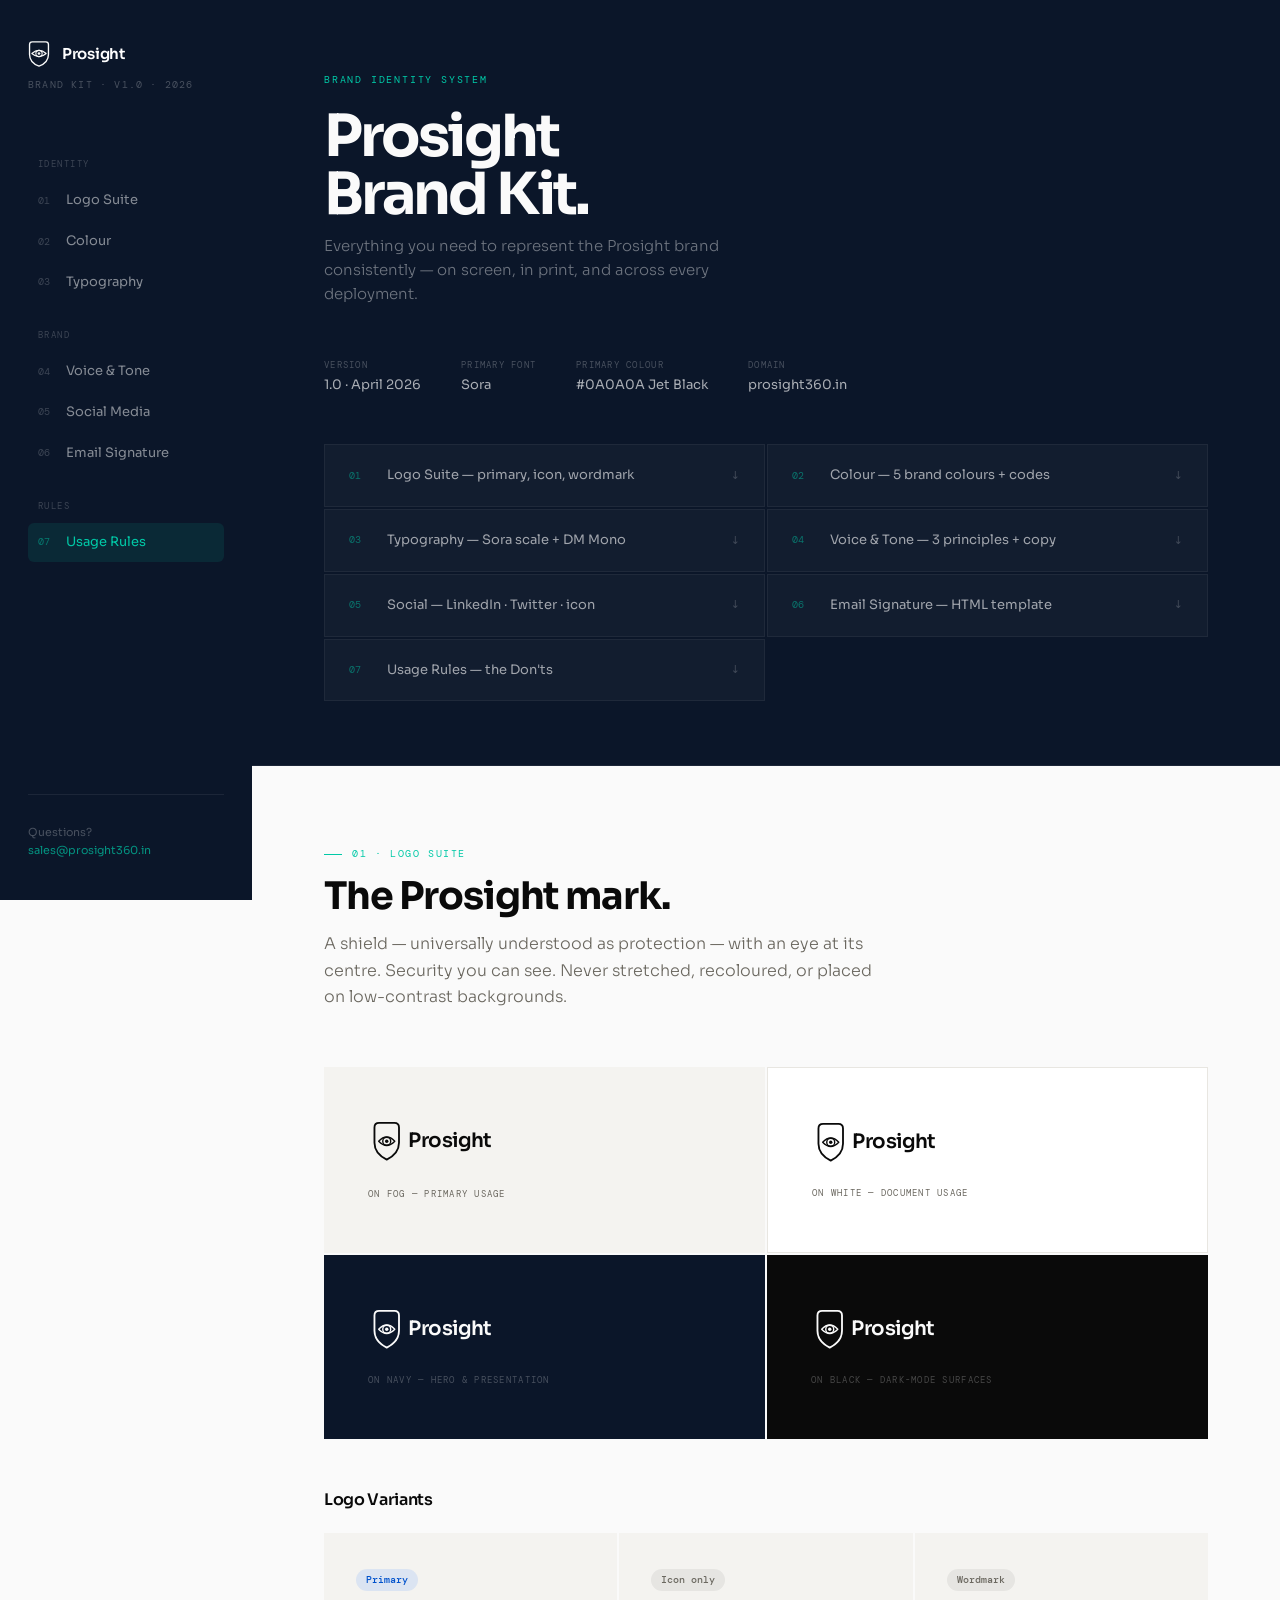
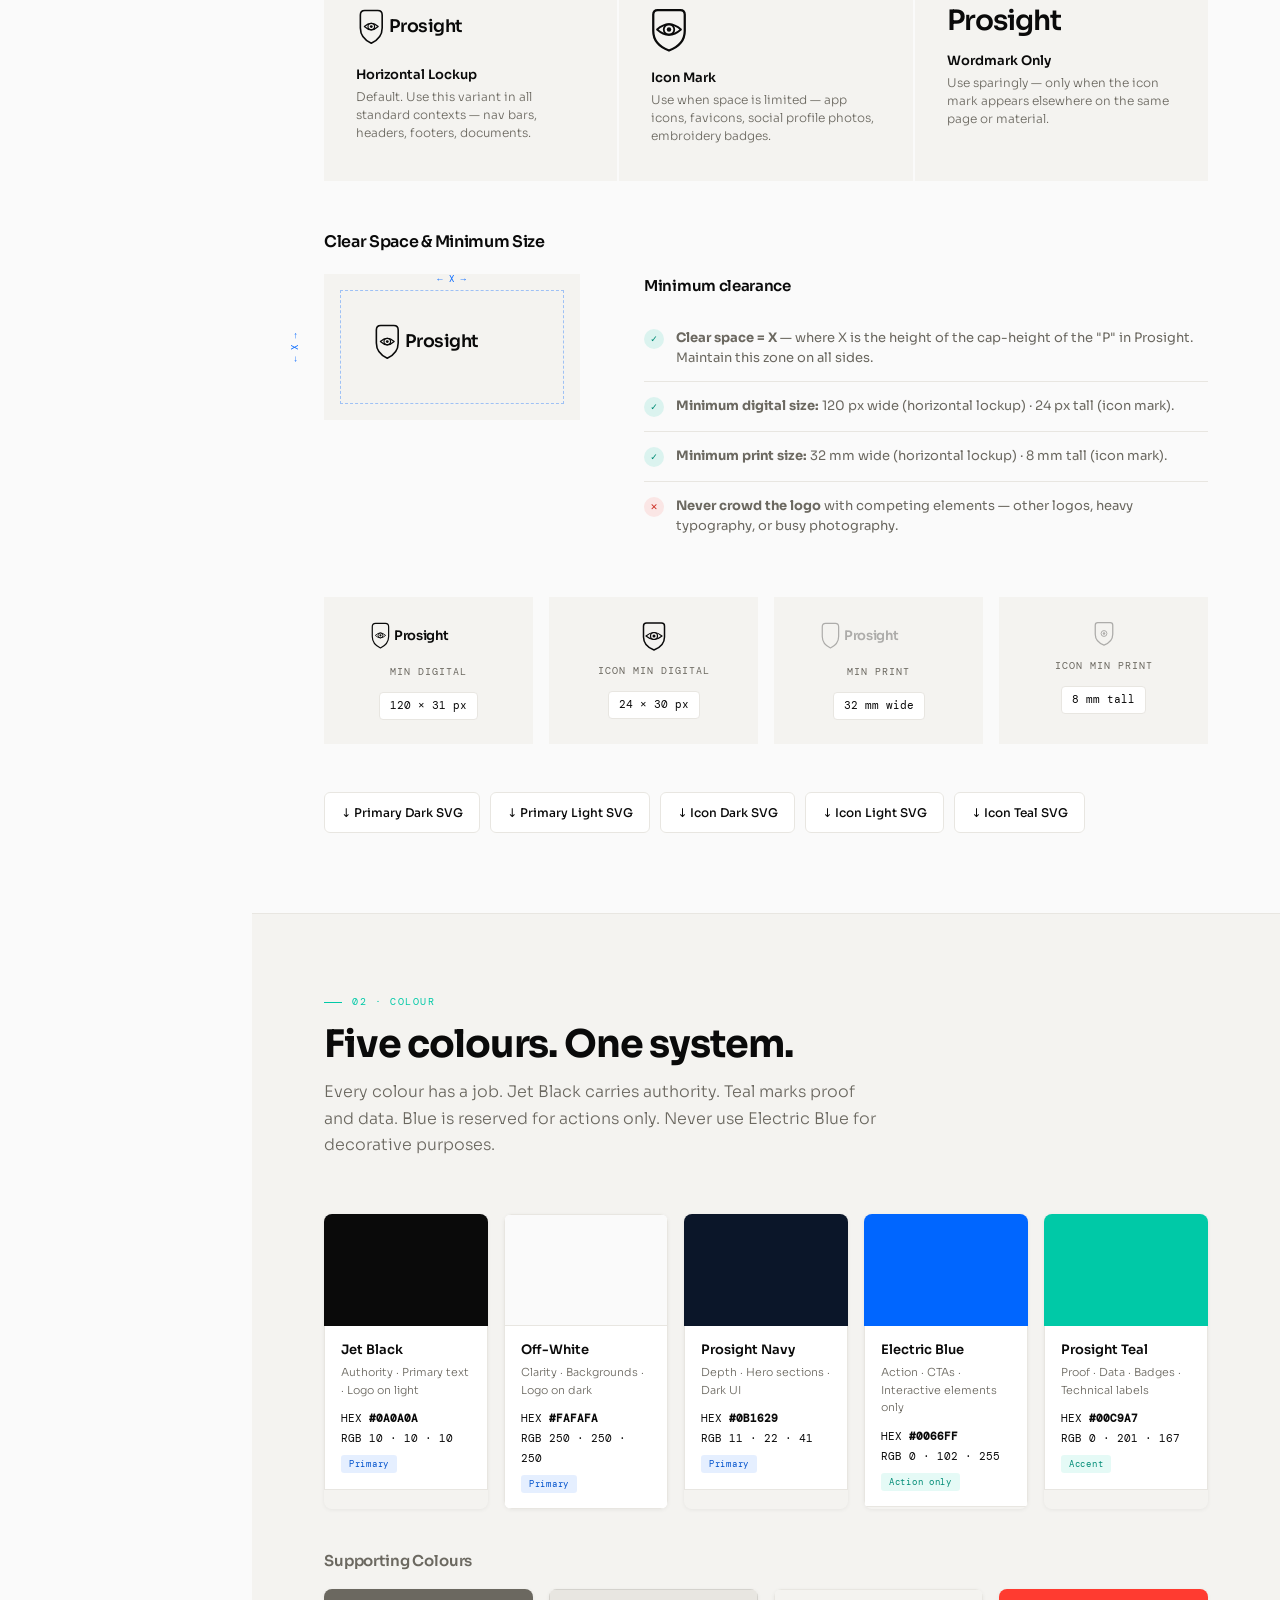
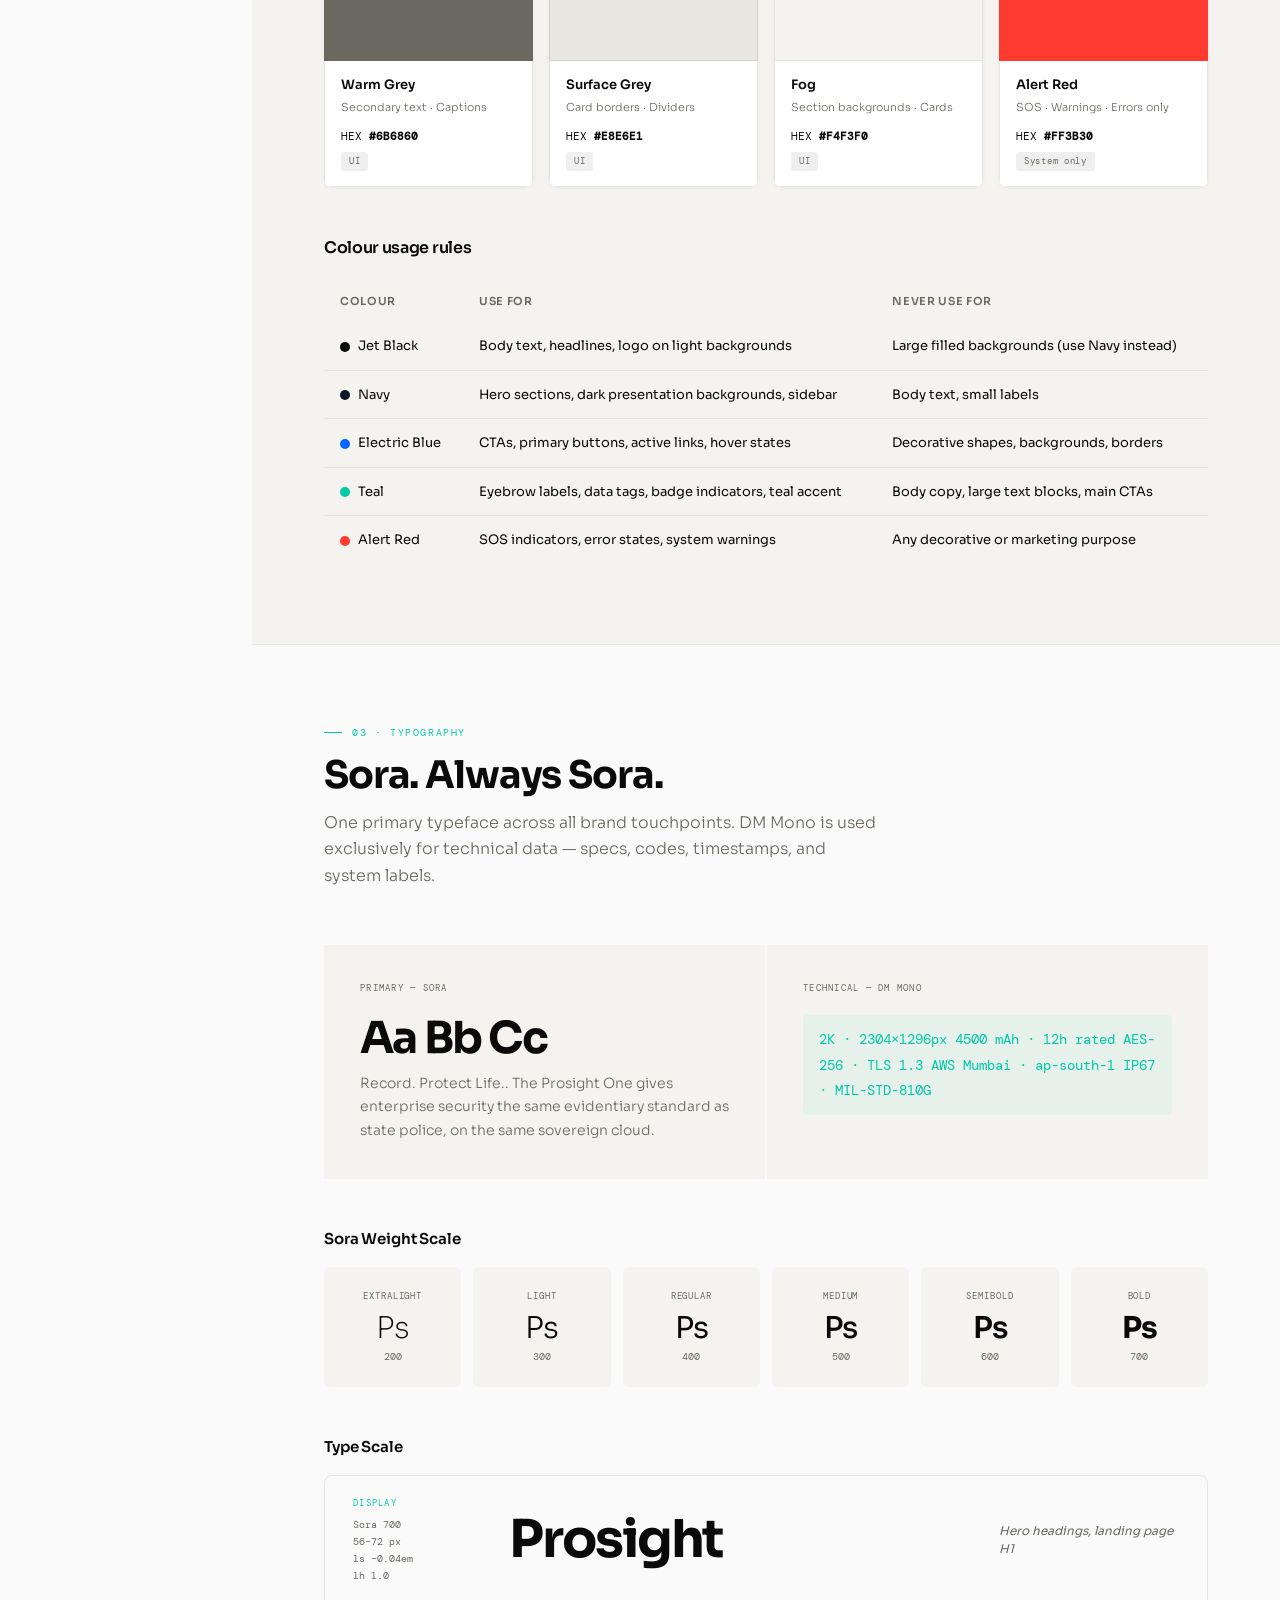
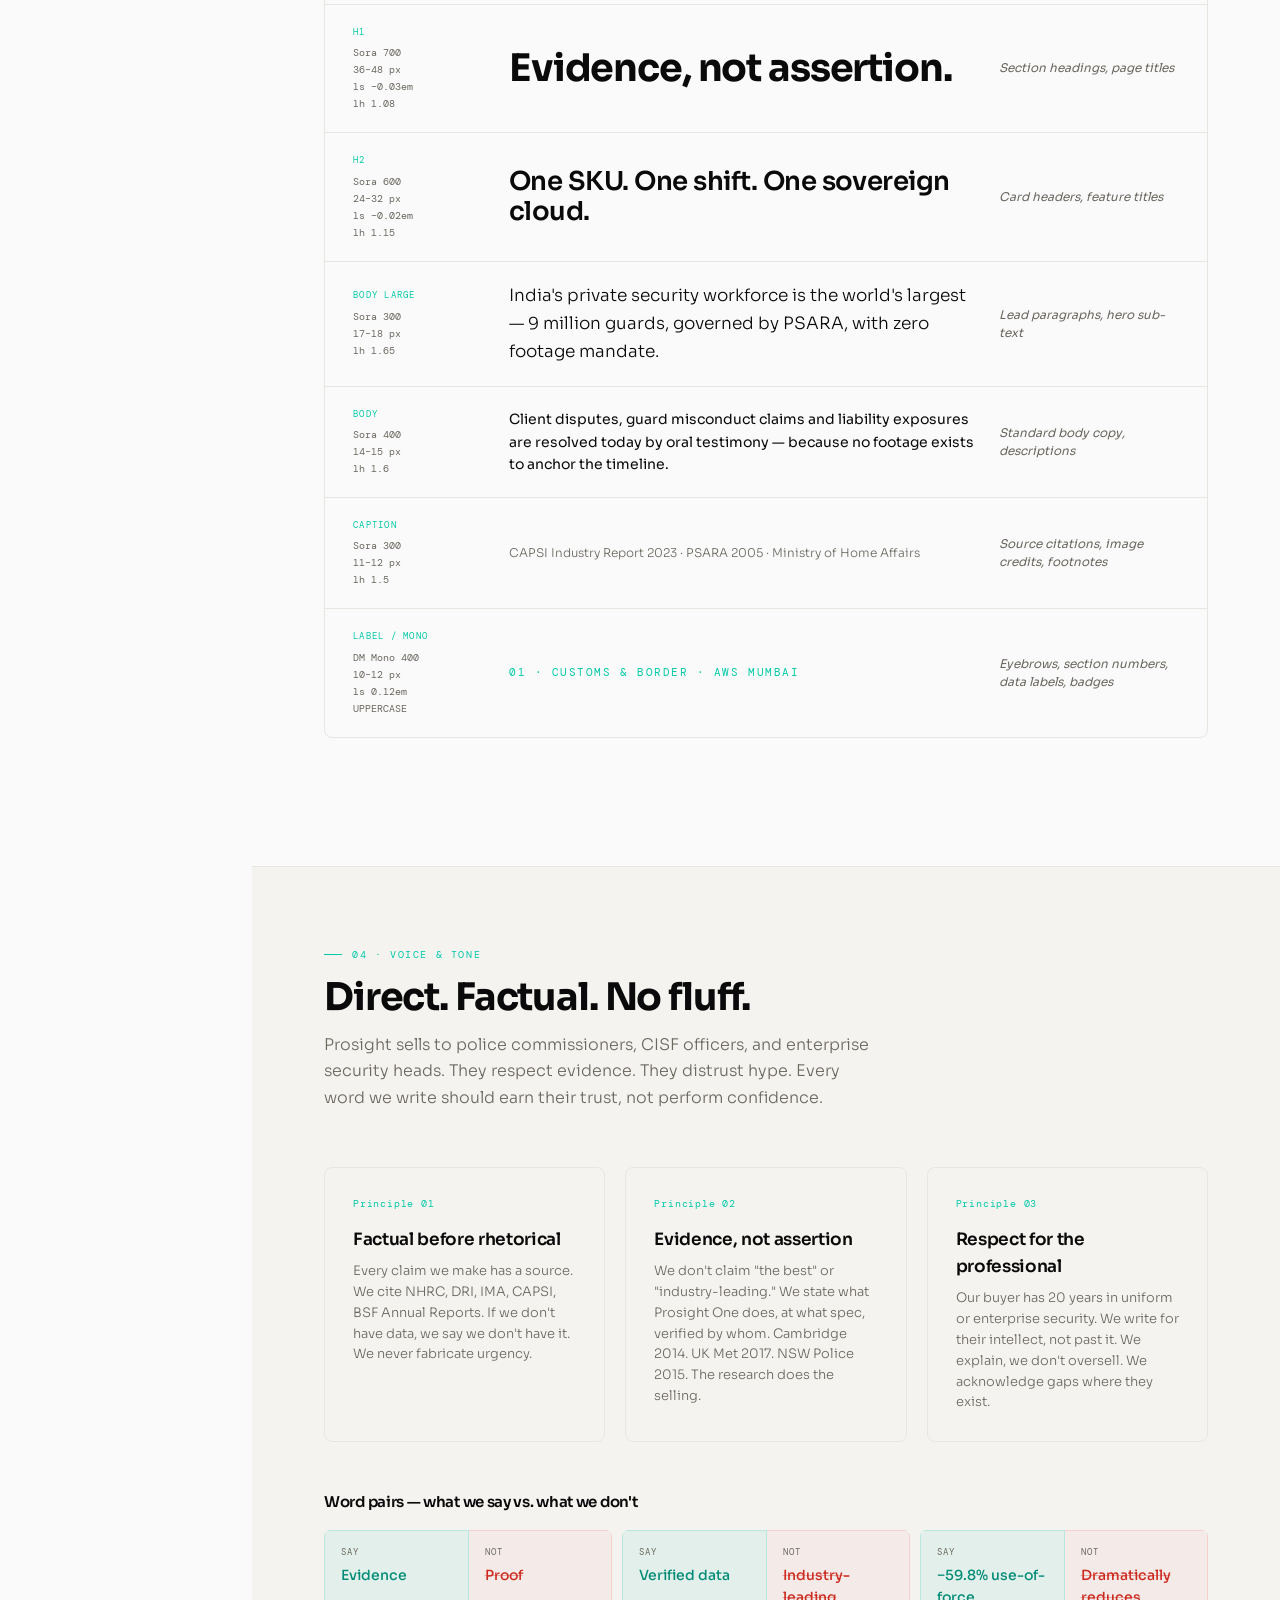
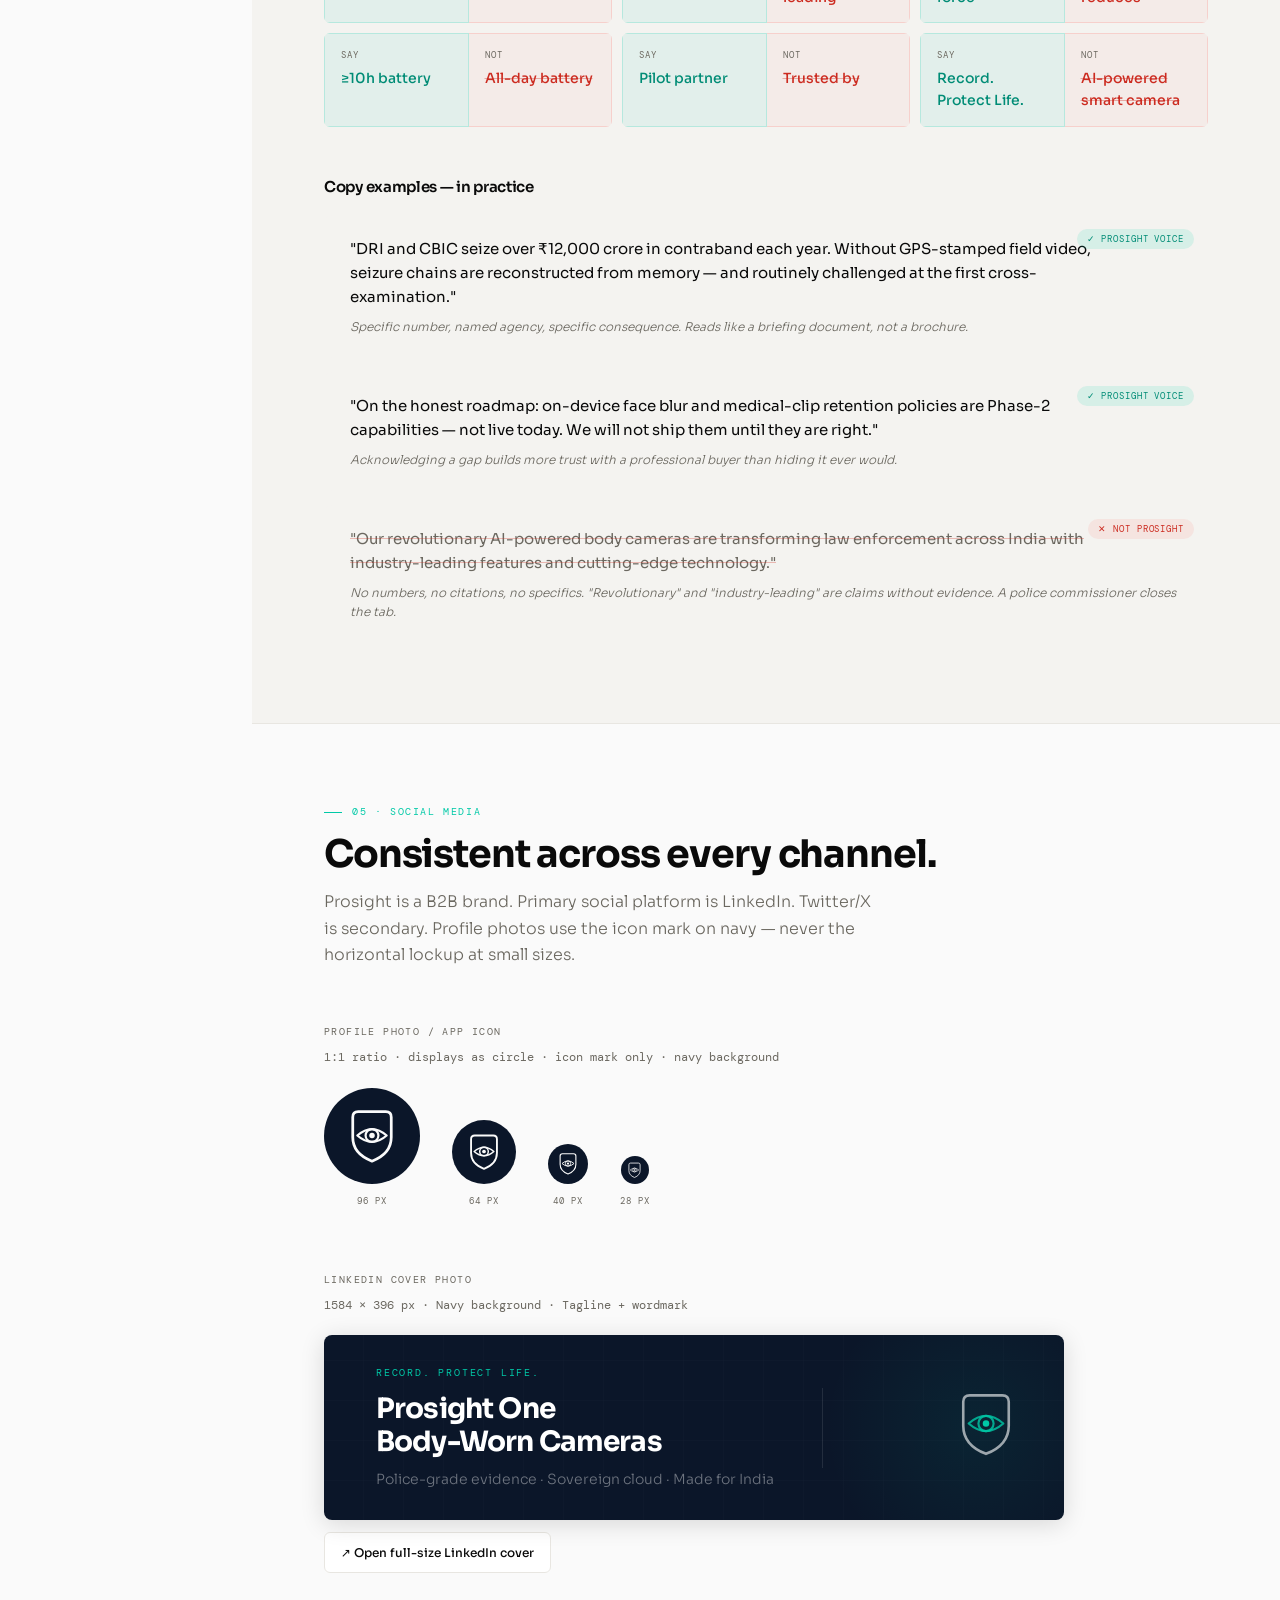
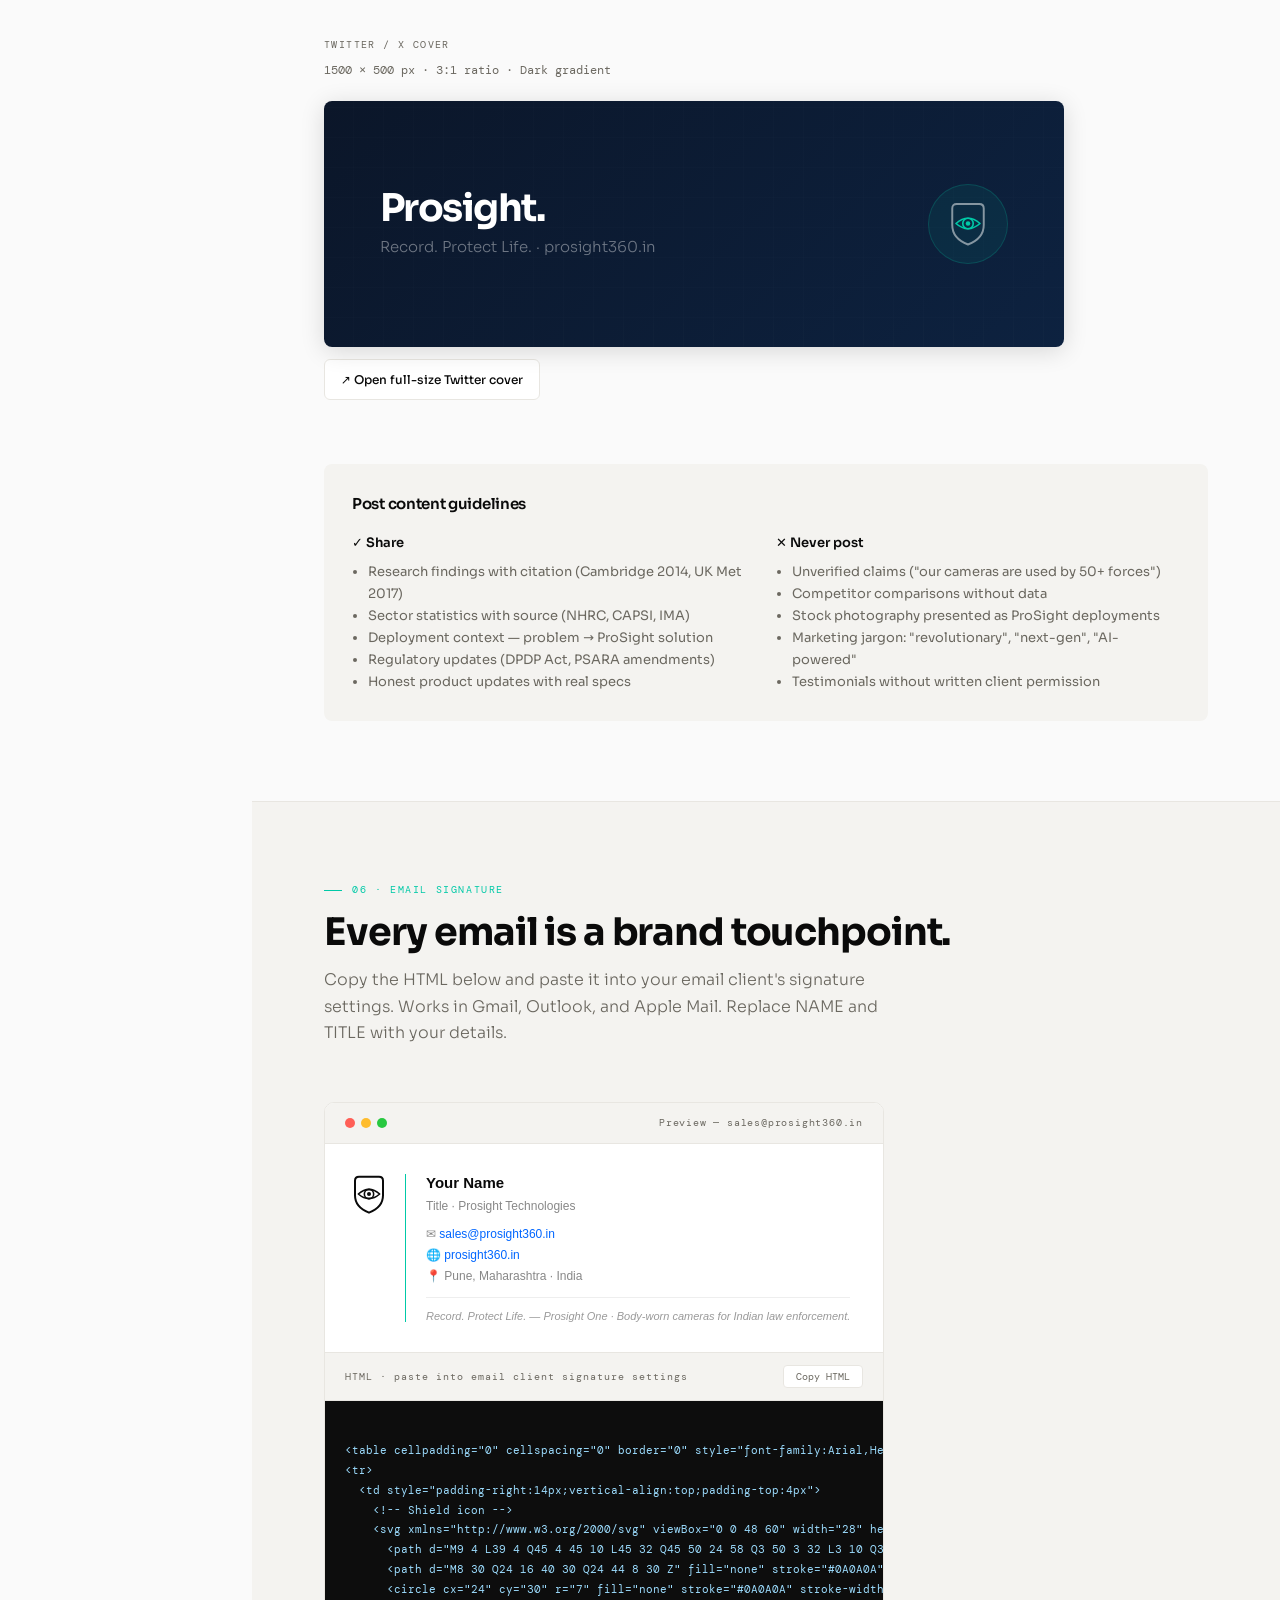
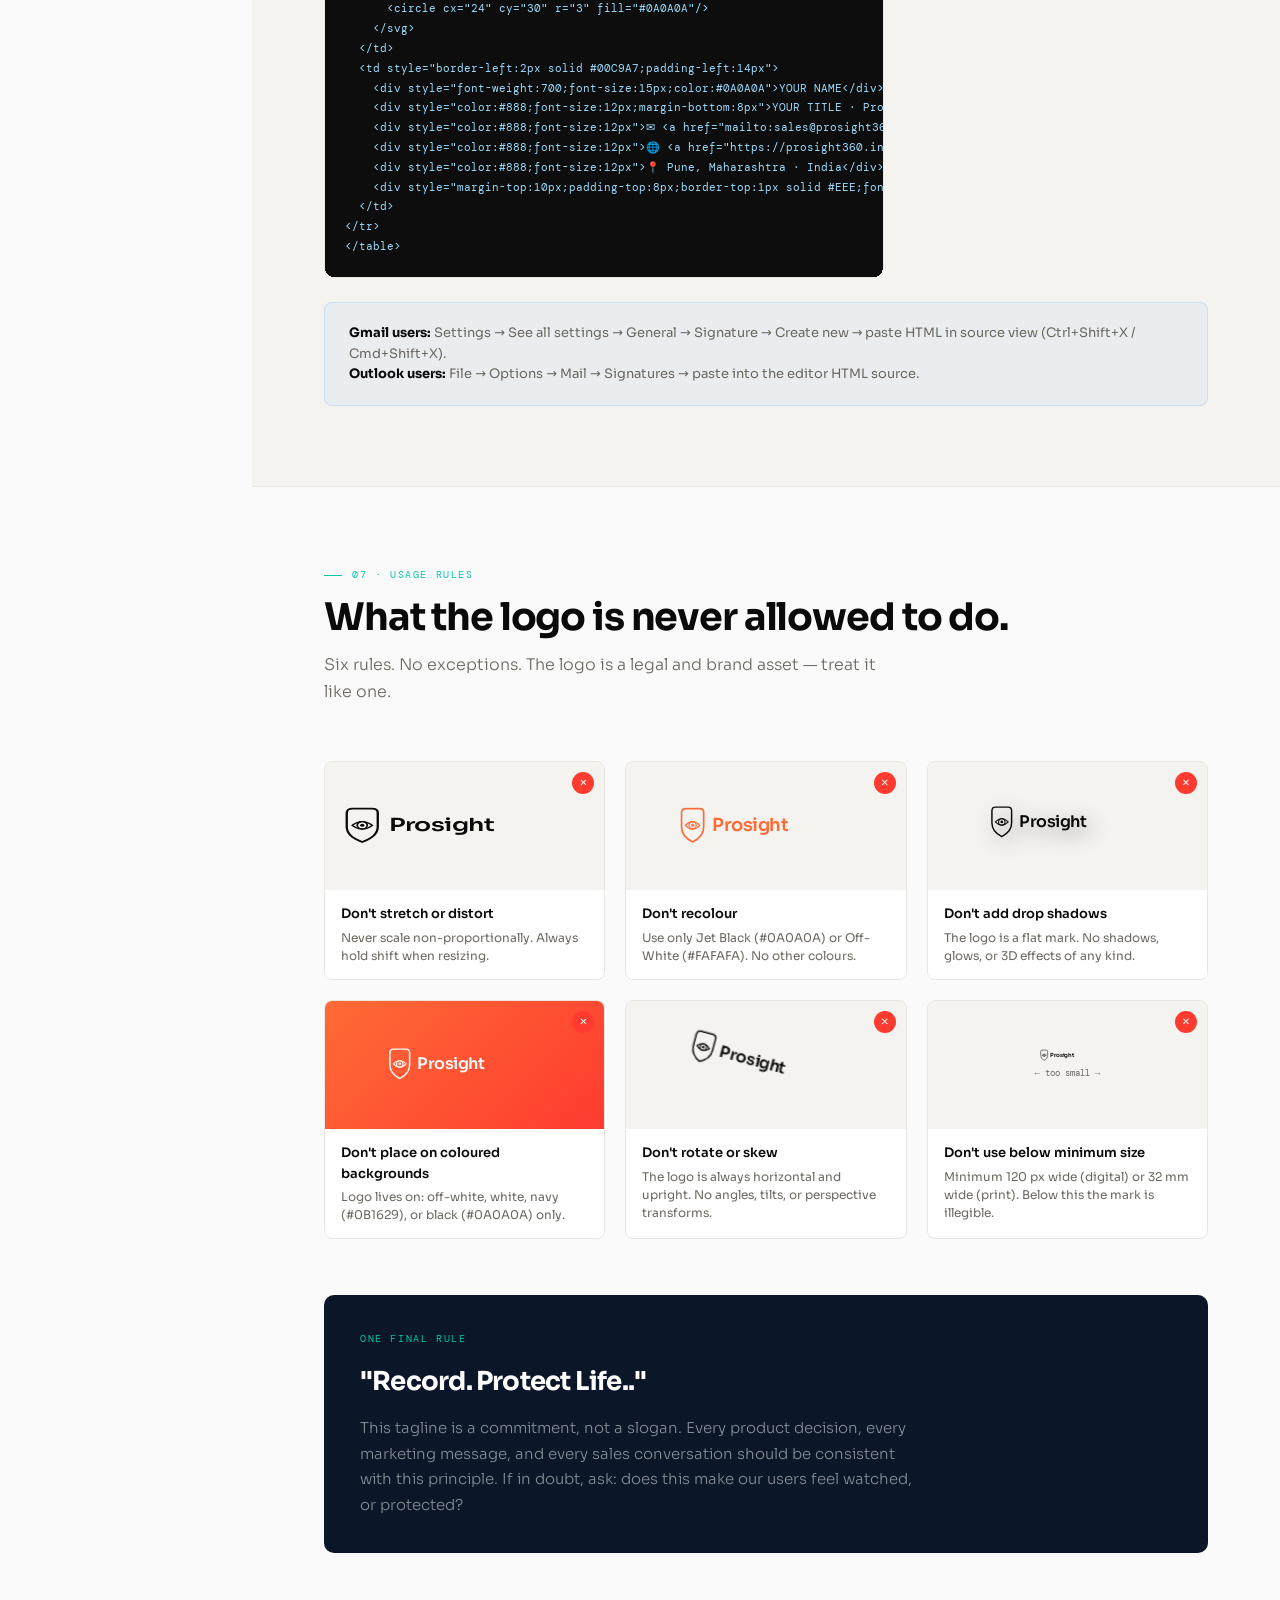
==== commit 71e650ce: "Update brand messaging, dashboard mock, AI features, and responsive layout - Add 'RECORD. PROTECT LI" ====
--- a/brand-kit/index.html
+++ b/brand-kit/index.html
@@ -789,7 +789,7 @@
       <div class="fp-block">
         <div class="fp-block__label">Primary — Sora</div>
         <div class="fp-large">Aa Bb Cc</div>
-        <div class="fp-body">Security, Not Surveillance. The ProSight M530 gives enterprise security the same evidentiary standard as state police, on the same sovereign cloud.</div>
+        <div class="fp-body">Record. Protect Life.. The Prosight One gives enterprise security the same evidentiary standard as state police, on the same sovereign cloud.</div>
       </div>
       <div class="fp-block">
         <div class="fp-block__label">Technical — DM Mono</div>
@@ -889,7 +889,7 @@
       <div class="voice-pillar">
         <div class="voice-pillar__num">Principle 02</div>
         <div class="voice-pillar__h">Evidence, not assertion</div>
-        <div class="voice-pillar__p">We don't claim "the best" or "industry-leading." We state what the M530 does, at what spec, verified by whom. Cambridge 2014. UK Met 2017. NSW Police 2015. The research does the selling.</div>
+        <div class="voice-pillar__p">We don't claim "the best" or "industry-leading." We state what Prosight One does, at what spec, verified by whom. Cambridge 2014. UK Met 2017. NSW Police 2015. The research does the selling.</div>
       </div>
       <div class="voice-pillar">
         <div class="voice-pillar__num">Principle 03</div>
@@ -921,7 +921,7 @@
         <div class="word-dont"><div class="wp-label">Not</div><div class="wp-word">Trusted by</div></div>
       </div>
       <div class="word-pair">
-        <div class="word-do"><div class="wp-label">Say</div><div class="wp-word">Security, Not Surveillance</div></div>
+        <div class="word-do"><div class="wp-label">Say</div><div class="wp-word">Record. Protect Life.</div></div>
         <div class="word-dont"><div class="wp-label">Not</div><div class="wp-word">AI-powered smart camera</div></div>
       </div>
     </div>
@@ -1013,8 +1013,8 @@
           <div class="li-cover__grid"></div>
           <div class="li-cover__accent"></div>
           <div class="li-cover__left">
-            <div class="li-cover__kicker">Security, Not Surveillance</div>
-            <div class="li-cover__headline">ProSight M530<br>Body-Worn Cameras</div>
+            <div class="li-cover__kicker">Record. Protect Life.</div>
+            <div class="li-cover__headline">Prosight One<br>Body-Worn Cameras</div>
             <div class="li-cover__sub">Police-grade evidence · Sovereign cloud · Made for India</div>
           </div>
           <div class="li-cover__divider"></div>
@@ -1041,7 +1041,7 @@
         <div class="tw-cover__grid"></div>
         <div class="tw-cover__left">
           <div class="tw-cover__headline">Prosight.</div>
-          <div class="tw-cover__sub">Security, Not Surveillance · prosight360.in</div>
+          <div class="tw-cover__sub">Record. Protect Life. · prosight360.in</div>
         </div>
         <div class="tw-cover__right">
           <div class="tw-cover__dot">
@@ -1122,7 +1122,7 @@
                 <div class="sig__c">🌐 <a href="https://prosight360.in">prosight360.in</a></div>
                 <div class="sig__c">📍 Pune, Maharashtra · India</div>
               </div>
-              <div class="sig__tagline">Security, Not Surveillance — ProSight M530 · Body-worn cameras for Indian law enforcement.</div>
+              <div class="sig__tagline">Record. Protect Life. — Prosight One · Body-worn cameras for Indian law enforcement.</div>
             </div>
           </div>
         </div>
@@ -1150,7 +1150,7 @@
     &lt;div style="color:#888;font-size:12px"&gt;✉ &lt;a href="mailto:sales@prosight360.in" style="color:#0066FF;text-decoration:none"&gt;sales@prosight360.in&lt;/a&gt;&lt;/div&gt;
     &lt;div style="color:#888;font-size:12px"&gt;🌐 &lt;a href="https://prosight360.in" style="color:#0066FF;text-decoration:none"&gt;prosight360.in&lt;/a&gt;&lt;/div&gt;
     &lt;div style="color:#888;font-size:12px"&gt;📍 Pune, Maharashtra · India&lt;/div&gt;
-    &lt;div style="margin-top:10px;padding-top:8px;border-top:1px solid #EEE;font-size:11px;color:#999;font-style:italic"&gt;Security, Not Surveillance — ProSight M530 · Body-worn cameras for Indian law enforcement.&lt;/div&gt;
+    &lt;div style="margin-top:10px;padding-top:8px;border-top:1px solid #EEE;font-size:11px;color:#999;font-style:italic"&gt;Record. Protect Life. — Prosight One · Body-worn cameras for Indian law enforcement.&lt;/div&gt;
   &lt;/td&gt;
 &lt;/tr&gt;
 &lt;/table&gt;</pre>
@@ -1257,7 +1257,7 @@
     <!-- Final note -->
     <div style="margin-top:56px;padding:36px;background:var(--navy);border-radius:10px;color:white">
       <div style="font-family:var(--f-mono);font-size:10px;letter-spacing:0.16em;text-transform:uppercase;color:var(--teal);margin-bottom:14px">One final rule</div>
-      <div style="font-size:26px;font-weight:700;letter-spacing:-0.03em;margin-bottom:12px">"Security, Not Surveillance."</div>
+      <div style="font-size:26px;font-weight:700;letter-spacing:-0.03em;margin-bottom:12px">"Record. Protect Life.."</div>
       <div style="font-size:15px;color:rgba(255,255,255,0.5);font-weight:300;max-width:560px;line-height:1.7">This tagline is a commitment, not a slogan. Every product decision, every marketing message, and every sales conversation should be consistent with this principle. If in doubt, ask: does this make our users feel watched, or protected?</div>
     </div>
   </section>
@@ -1307,7 +1307,7 @@
     <div style="color:#888;font-size:12px">✉ <a href="mailto:sales@prosight360.in" style="color:#0066FF;text-decoration:none">sales@prosight360.in</a></div>
     <div style="color:#888;font-size:12px">🌐 <a href="https://prosight360.in" style="color:#0066FF;text-decoration:none">prosight360.in</a></div>
     <div style="color:#888;font-size:12px">📍 Pune, Maharashtra · India</div>
-    <div style="margin-top:10px;padding-top:8px;border-top:1px solid #EEE;font-size:11px;color:#999;font-style:italic">Security, Not Surveillance — ProSight M530 · Body-worn cameras for Indian law enforcement.</div>
+    <div style="margin-top:10px;padding-top:8px;border-top:1px solid #EEE;font-size:11px;color:#999;font-style:italic">Record. Protect Life. — Prosight One · Body-worn cameras for Indian law enforcement.</div>
   </td>
 </tr>
 </table>`;
